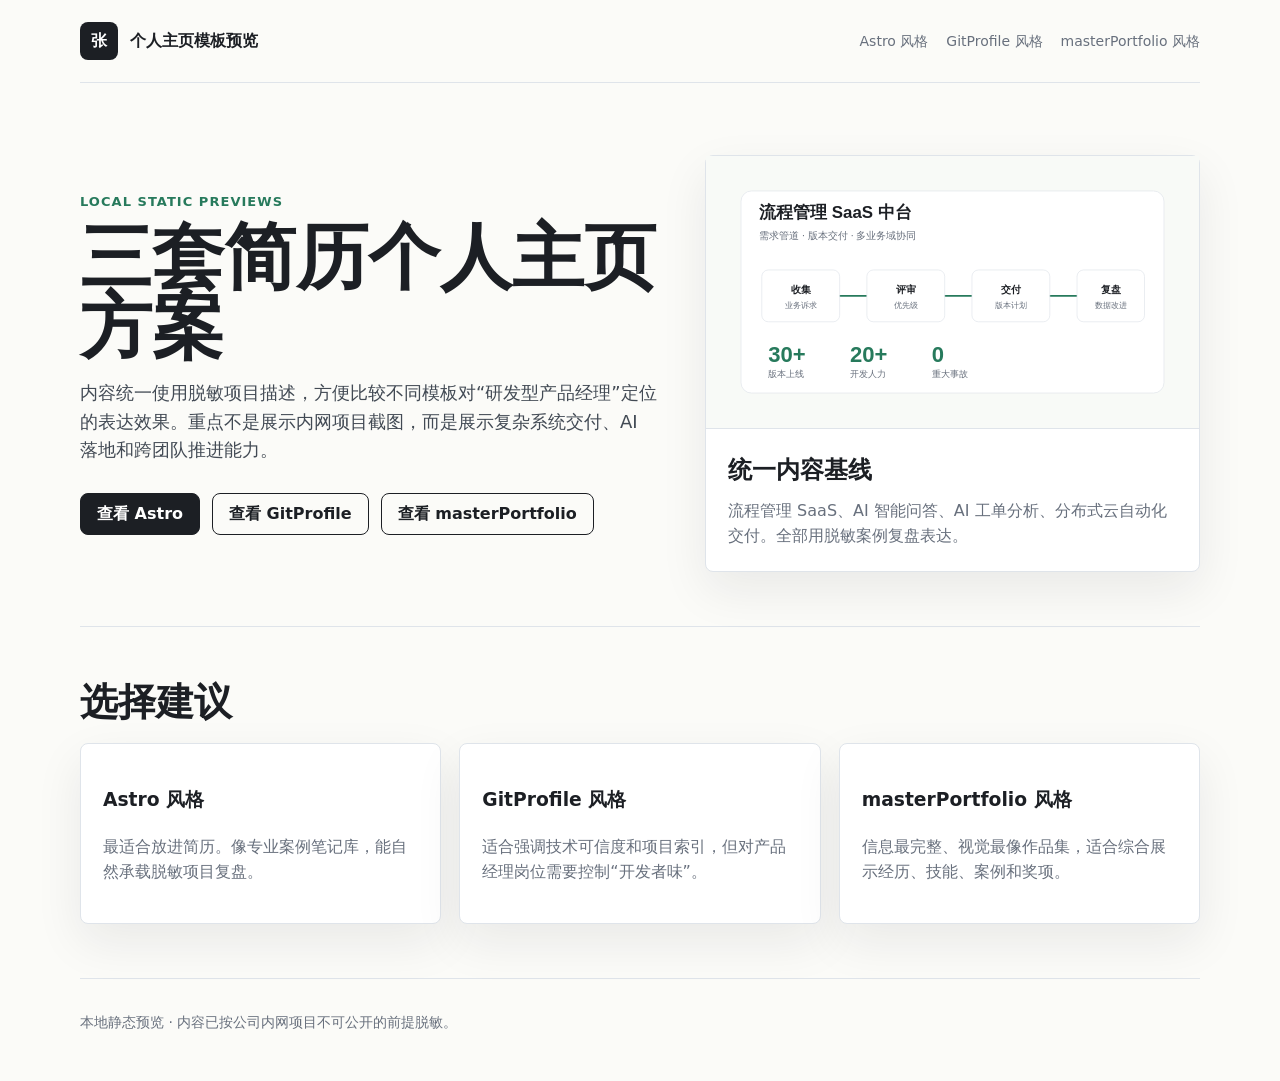
==== index.html @ b3321c6b "Save full portfolio-previews workspace (3 templates + docs + server) Local-only baseline; not pushed" ====
<!doctype html>
<html lang="zh-CN">
  <head>
    <meta charset="utf-8" />
    <meta name="viewport" content="width=device-width, initial-scale=1" />
    <title>张逸凡个人主页模板预览</title>
    <link rel="stylesheet" href="./shared.css" />
  </head>
  <body>
    <main class="page-shell">
      <header class="topbar">
        <a class="brand" href="./index.html"><span class="mark">张</span><span>个人主页模板预览</span></a>
        <nav class="nav" aria-label="模板导航">
          <a href="./astro/index.html">Astro 风格</a>
          <a href="./gitprofile/index.html">GitProfile 风格</a>
          <a href="./masterportfolio/index.html">masterPortfolio 风格</a>
        </nav>
      </header>

      <section class="hero">
        <div>
          <div class="eyebrow">Local static previews</div>
          <h1>三套简历个人主页方案</h1>
          <p class="lead">
            内容统一使用脱敏项目描述，方便比较不同模板对“研发型产品经理”定位的表达效果。重点不是展示内网项目截图，而是展示复杂系统交付、AI 落地和跨团队推进能力。
          </p>
          <div class="actions">
            <a class="button" href="./astro/index.html">查看 Astro</a>
            <a class="button secondary" href="./gitprofile/index.html">查看 GitProfile</a>
            <a class="button secondary" href="./masterportfolio/index.html">查看 masterPortfolio</a>
          </div>
        </div>
        <div class="card">
          <img class="case-thumb" src="./assets/case-flow.svg" alt="流程管理 SaaS 中台示意图" />
          <div class="card-body">
            <h2 style="margin:0 0 8px;font-size:24px;">统一内容基线</h2>
            <p class="muted" style="margin:0;">流程管理 SaaS、AI 智能问答、AI 工单分析、分布式云自动化交付。全部用脱敏案例复盘表达。</p>
          </div>
        </div>
      </section>

      <section class="section">
        <h2>选择建议</h2>
        <div class="grid three">
          <article class="card card-body">
            <h3>Astro 风格</h3>
            <p class="muted">最适合放进简历。像专业案例笔记库，能自然承载脱敏项目复盘。</p>
          </article>
          <article class="card card-body">
            <h3>GitProfile 风格</h3>
            <p class="muted">适合强调技术可信度和项目索引，但对产品经理岗位需要控制“开发者味”。</p>
          </article>
          <article class="card card-body">
            <h3>masterPortfolio 风格</h3>
            <p class="muted">信息最完整、视觉最像作品集，适合综合展示经历、技能、案例和奖项。</p>
          </article>
        </div>
      </section>

      <footer class="footer">本地静态预览 · 内容已按公司内网项目不可公开的前提脱敏。</footer>
    </main>
  </body>
</html>
---- shared.css ----
:root {
  --ink: #1c1f24;
  --muted: #68707d;
  --line: #dfe4ea;
  --paper: #fbfbf8;
  --white: #ffffff;
  --green: #277a5c;
  --teal: #087f8c;
  --red: #b84a4a;
  --gold: #aa7b22;
  --violet: #6b5ea8;
  --shadow: 0 18px 48px rgba(28, 31, 36, 0.08);
}

* {
  box-sizing: border-box;
}

html {
  scroll-behavior: smooth;
}

body {
  margin: 0;
  color: var(--ink);
  background: var(--paper);
  font-family: Inter, ui-sans-serif, system-ui, -apple-system, BlinkMacSystemFont, "Segoe UI", "Microsoft YaHei", sans-serif;
  line-height: 1.6;
}

a {
  color: inherit;
  text-decoration: none;
}

.page-shell {
  width: min(1120px, calc(100% - 32px));
  margin: 0 auto;
}

.topbar {
  display: flex;
  align-items: center;
  justify-content: space-between;
  gap: 20px;
  padding: 22px 0;
  border-bottom: 1px solid var(--line);
}

.brand {
  display: flex;
  align-items: center;
  gap: 12px;
  font-weight: 750;
}

.mark {
  display: inline-grid;
  width: 38px;
  height: 38px;
  place-items: center;
  color: var(--white);
  background: var(--ink);
  border-radius: 8px;
  letter-spacing: 0;
}

.nav {
  display: flex;
  flex-wrap: wrap;
  justify-content: flex-end;
  gap: 8px 18px;
  color: var(--muted);
  font-size: 14px;
}

.nav a:hover {
  color: var(--ink);
}

.eyebrow {
  color: var(--green);
  font-size: 13px;
  font-weight: 760;
  letter-spacing: 0.08em;
  text-transform: uppercase;
}

.hero {
  display: grid;
  grid-template-columns: minmax(0, 1.08fr) minmax(300px, 0.92fr);
  gap: 44px;
  align-items: center;
  padding: 72px 0 54px;
}

.hero h1 {
  margin: 10px 0 18px;
  font-size: clamp(40px, 6vw, 72px);
  line-height: 0.96;
  letter-spacing: 0;
}

.lead {
  max-width: 720px;
  color: #424a54;
  font-size: 18px;
}

.actions {
  display: flex;
  flex-wrap: wrap;
  gap: 12px;
  margin-top: 28px;
}

.button {
  display: inline-flex;
  align-items: center;
  justify-content: center;
  min-height: 42px;
  padding: 0 16px;
  border: 1px solid var(--ink);
  border-radius: 8px;
  background: var(--ink);
  color: var(--white);
  font-weight: 680;
}

.button.secondary {
  background: transparent;
  color: var(--ink);
}

.section {
  padding: 54px 0;
  border-top: 1px solid var(--line);
}

.section h2 {
  margin: 0 0 20px;
  font-size: clamp(26px, 3vw, 40px);
  line-height: 1.1;
  letter-spacing: 0;
}

.section-intro {
  max-width: 700px;
  color: var(--muted);
  margin-bottom: 26px;
}

.grid {
  display: grid;
  gap: 18px;
}

.grid.three {
  grid-template-columns: repeat(3, minmax(0, 1fr));
}

.grid.two {
  grid-template-columns: repeat(2, minmax(0, 1fr));
}

.card {
  background: var(--white);
  border: 1px solid var(--line);
  border-radius: 8px;
  box-shadow: var(--shadow);
}

.card-body {
  padding: 22px;
}

.metric {
  display: grid;
  gap: 6px;
}

.metric strong {
  font-size: 32px;
  line-height: 1;
}

.metric span {
  color: var(--muted);
  font-size: 14px;
}

.tag-row {
  display: flex;
  flex-wrap: wrap;
  gap: 8px;
}

.tag {
  border: 1px solid var(--line);
  border-radius: 999px;
  padding: 5px 10px;
  background: #fff;
  color: #46505c;
  font-size: 12px;
  font-weight: 650;
}

.case-thumb {
  width: 100%;
  height: auto;
  display: block;
  border-bottom: 1px solid var(--line);
}

.muted {
  color: var(--muted);
}

.footer {
  padding: 32px 0 48px;
  border-top: 1px solid var(--line);
  color: var(--muted);
  font-size: 14px;
}

@media (max-width: 820px) {
  .topbar {
    align-items: flex-start;
    flex-direction: column;
  }

  .nav {
    justify-content: flex-start;
  }

  .hero {
    grid-template-columns: 1fr;
    padding-top: 44px;
  }

  .grid.two,
  .grid.three {
    grid-template-columns: 1fr;
  }
}
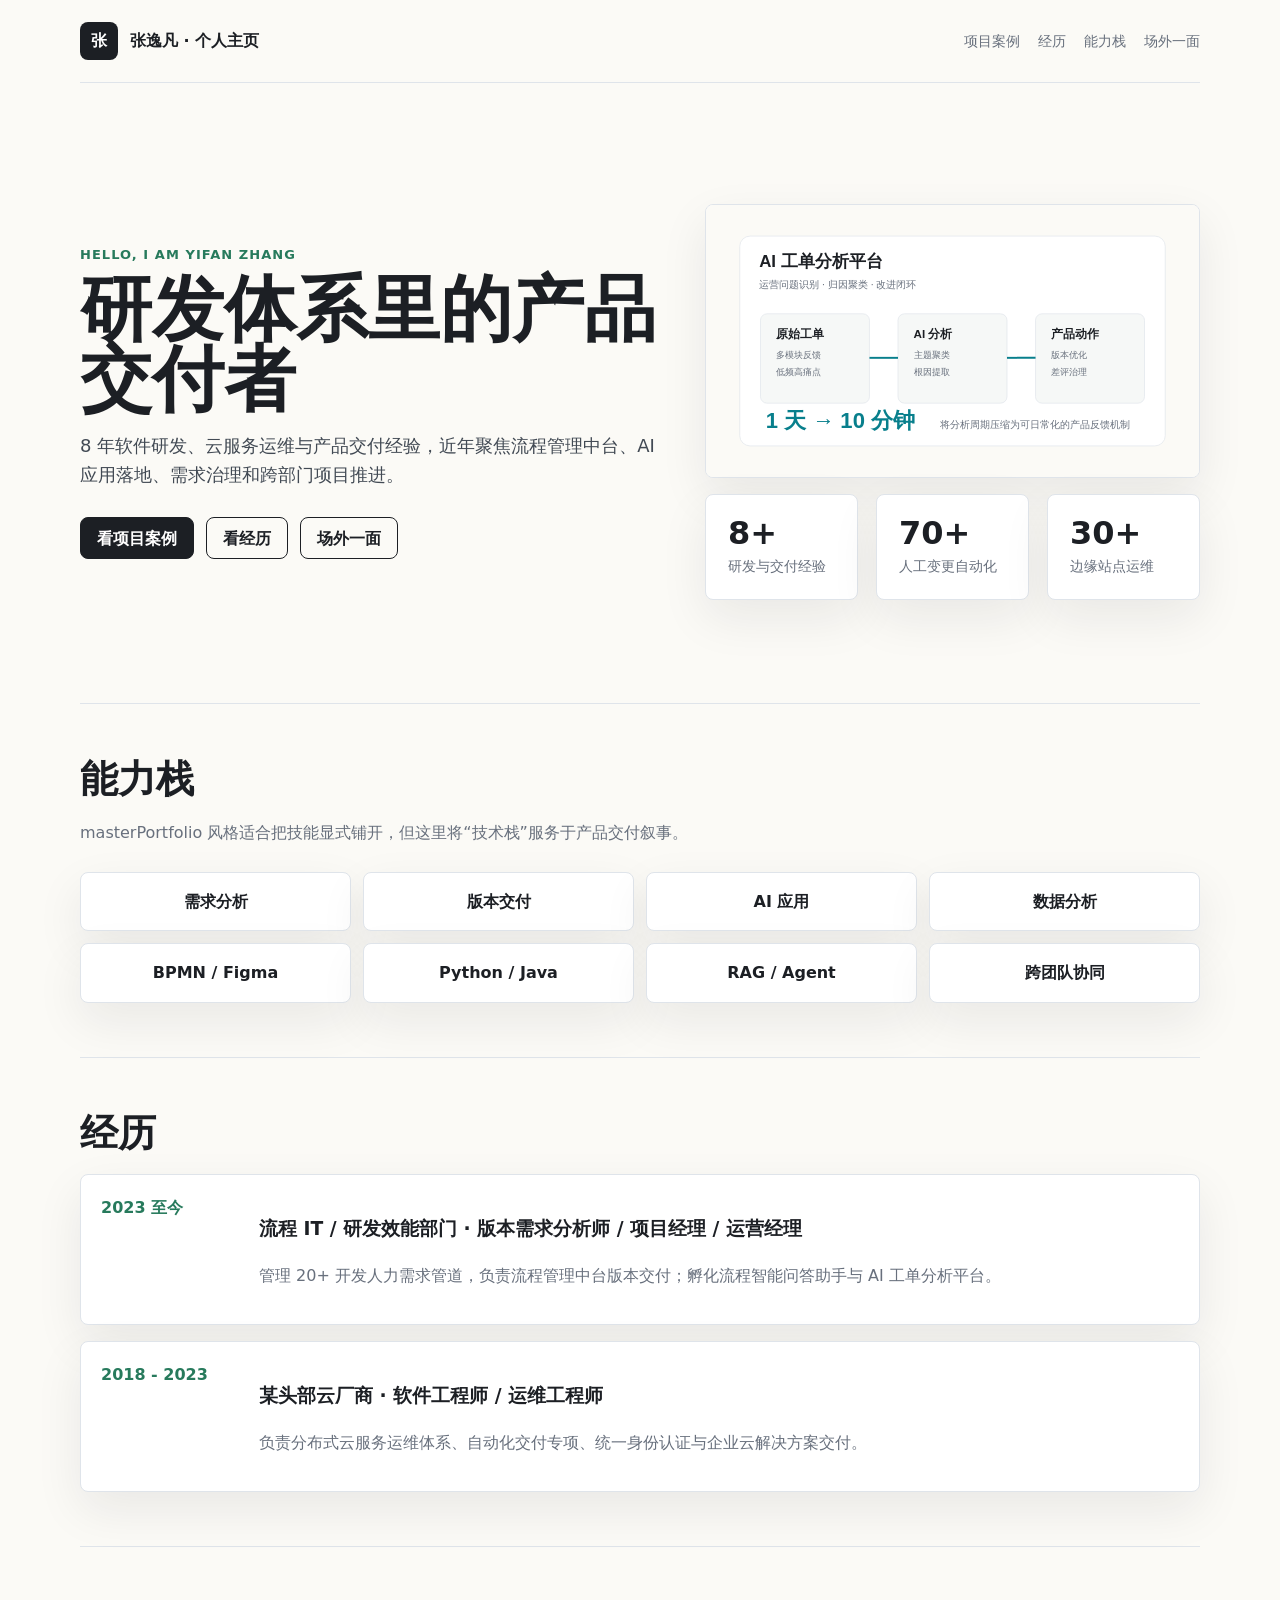
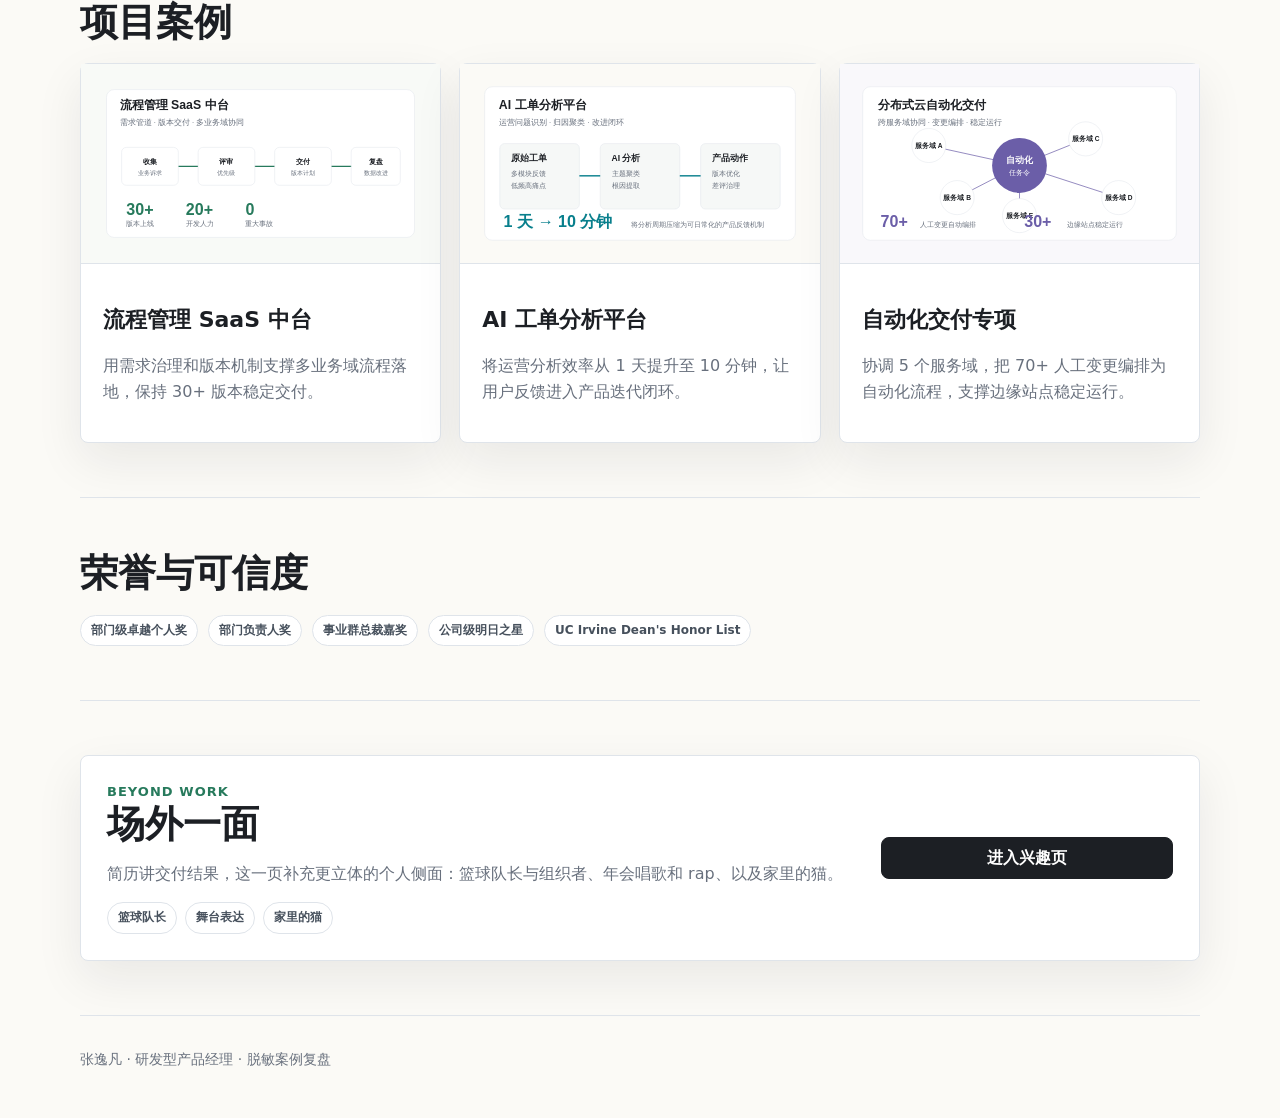
==== commit 1c36330a: "Deploy masterPortfolio personal homepage to GitHub Pages - Desensitize: remove employer names (Huawe" ====
--- a/index.html
+++ b/index.html
@@ -3,61 +3,225 @@
   <head>
     <meta charset="utf-8" />
     <meta name="viewport" content="width=device-width, initial-scale=1" />
-    <title>张逸凡个人主页模板预览</title>
+    <title>张逸凡 · 研发型产品经理</title>
     <link rel="stylesheet" href="./shared.css" />
+    <style>
+      body {
+        background: #fbfaf6;
+      }
+
+      .mp-hero {
+        min-height: 620px;
+      }
+
+      .hero-visual {
+        display: grid;
+        gap: 16px;
+      }
+
+      .timeline {
+        display: grid;
+        gap: 16px;
+      }
+
+      .timeline-item {
+        display: grid;
+        grid-template-columns: 140px 1fr;
+        gap: 18px;
+        padding: 20px;
+      }
+
+      .timeline-item strong {
+        color: var(--green);
+      }
+
+      .skill-list {
+        display: grid;
+        grid-template-columns: repeat(4, minmax(0, 1fr));
+        gap: 12px;
+      }
+
+      .skill {
+        padding: 16px;
+        text-align: center;
+        font-weight: 720;
+      }
+
+      .project-card h3 {
+        margin: 16px 0 8px;
+        font-size: 22px;
+      }
+
+      .award-strip {
+        display: flex;
+        flex-wrap: wrap;
+        gap: 10px;
+      }
+
+      .life-preview {
+        display: grid;
+        grid-template-columns: minmax(0, 0.72fr) minmax(260px, 0.28fr);
+        gap: 24px;
+        align-items: center;
+        padding: 26px;
+        border: 1px solid var(--line);
+        border-radius: 8px;
+        background: #fff;
+        box-shadow: var(--shadow);
+      }
+
+      .life-preview h2 {
+        margin-bottom: 12px;
+      }
+
+      .life-chip-row {
+        display: flex;
+        flex-wrap: wrap;
+        gap: 8px;
+      }
+
+      @media (max-width: 820px) {
+        .timeline-item {
+          grid-template-columns: 1fr;
+        }
+
+        .skill-list {
+          grid-template-columns: repeat(2, minmax(0, 1fr));
+        }
+
+        .life-preview {
+          grid-template-columns: 1fr;
+        }
+      }
+    </style>
   </head>
   <body>
     <main class="page-shell">
       <header class="topbar">
-        <a class="brand" href="./index.html"><span class="mark">张</span><span>个人主页模板预览</span></a>
-        <nav class="nav" aria-label="模板导航">
-          <a href="./astro/index.html">Astro 风格</a>
-          <a href="./gitprofile/index.html">GitProfile 风格</a>
-          <a href="./masterportfolio/index.html">masterPortfolio 风格</a>
+        <a class="brand" href="./index.html"><span class="mark">张</span><span>张逸凡 · 个人主页</span></a>
+        <nav class="nav" aria-label="页面导航">
+          <a href="#projects">项目案例</a>
+          <a href="#experience">经历</a>
+          <a href="#skills">能力栈</a>
+          <a href="./life/index.html">场外一面</a>
         </nav>
       </header>
 
-      <section class="hero">
+      <section class="hero mp-hero">
         <div>
-          <div class="eyebrow">Local static previews</div>
-          <h1>三套简历个人主页方案</h1>
+          <div class="eyebrow">Hello, I am Yifan Zhang</div>
+          <h1>研发体系里的产品交付者</h1>
           <p class="lead">
-            内容统一使用脱敏项目描述，方便比较不同模板对“研发型产品经理”定位的表达效果。重点不是展示内网项目截图，而是展示复杂系统交付、AI 落地和跨团队推进能力。
+            8 年软件研发、云服务运维与产品交付经验，近年聚焦流程管理中台、AI 应用落地、需求治理和跨部门项目推进。
           </p>
           <div class="actions">
-            <a class="button" href="./astro/index.html">查看 Astro</a>
-            <a class="button secondary" href="./gitprofile/index.html">查看 GitProfile</a>
-            <a class="button secondary" href="./masterportfolio/index.html">查看 masterPortfolio</a>
+            <a class="button" href="#projects">看项目案例</a>
+            <a class="button secondary" href="#experience">看经历</a>
+            <a class="button secondary" href="./life/index.html">场外一面</a>
           </div>
         </div>
-        <div class="card">
-          <img class="case-thumb" src="./assets/case-flow.svg" alt="流程管理 SaaS 中台示意图" />
-          <div class="card-body">
-            <h2 style="margin:0 0 8px;font-size:24px;">统一内容基线</h2>
-            <p class="muted" style="margin:0;">流程管理 SaaS、AI 智能问答、AI 工单分析、分布式云自动化交付。全部用脱敏案例复盘表达。</p>
+        <div class="hero-visual">
+          <img class="case-thumb card" src="./assets/ai-ops.svg" alt="AI 工单分析平台示意图" />
+          <div class="grid three">
+            <div class="metric card card-body"><strong>8+</strong><span>研发与交付经验</span></div>
+            <div class="metric card card-body"><strong>70+</strong><span>人工变更自动化</span></div>
+            <div class="metric card card-body"><strong>30+</strong><span>边缘站点运维</span></div>
           </div>
         </div>
       </section>
 
+      <section class="section" id="skills">
+        <h2>能力栈</h2>
+        <p class="section-intro">masterPortfolio 风格适合把技能显式铺开，但这里将“技术栈”服务于产品交付叙事。</p>
+        <div class="skill-list">
+          <div class="skill card">需求分析</div>
+          <div class="skill card">版本交付</div>
+          <div class="skill card">AI 应用</div>
+          <div class="skill card">数据分析</div>
+          <div class="skill card">BPMN / Figma</div>
+          <div class="skill card">Python / Java</div>
+          <div class="skill card">RAG / Agent</div>
+          <div class="skill card">跨团队协同</div>
+        </div>
+      </section>
+
+      <section class="section" id="experience">
+        <h2>经历</h2>
+        <div class="timeline">
+          <article class="timeline-item card">
+            <strong>2023 至今</strong>
+            <div>
+              <h3>流程 IT / 研发效能部门 · 版本需求分析师 / 项目经理 / 运营经理</h3>
+              <p class="muted">管理 20+ 开发人力需求管道，负责流程管理中台版本交付；孵化流程智能问答助手与 AI 工单分析平台。</p>
+            </div>
+          </article>
+          <article class="timeline-item card">
+            <strong>2018 - 2023</strong>
+            <div>
+              <h3>某头部云厂商 · 软件工程师 / 运维工程师</h3>
+              <p class="muted">负责分布式云服务运维体系、自动化交付专项、统一身份认证与企业云解决方案交付。</p>
+            </div>
+          </article>
+        </div>
+      </section>
+
+      <section class="section" id="projects">
+        <h2>项目案例</h2>
+        <div class="grid three">
+          <article class="project-card card">
+            <img class="case-thumb" src="./assets/case-flow.svg" alt="流程管理 SaaS 中台示意图" />
+            <div class="card-body">
+              <h3>流程管理 SaaS 中台</h3>
+              <p class="muted">用需求治理和版本机制支撑多业务域流程落地，保持 30+ 版本稳定交付。</p>
+            </div>
+          </article>
+          <article class="project-card card">
+            <img class="case-thumb" src="./assets/ai-ops.svg" alt="AI 工单分析平台示意图" />
+            <div class="card-body">
+              <h3>AI 工单分析平台</h3>
+              <p class="muted">将运营分析效率从 1 天提升至 10 分钟，让用户反馈进入产品迭代闭环。</p>
+            </div>
+          </article>
+          <article class="project-card card">
+            <img class="case-thumb" src="./assets/cloud-delivery.svg" alt="分布式云自动化交付示意图" />
+            <div class="card-body">
+              <h3>自动化交付专项</h3>
+              <p class="muted">协调 5 个服务域，把 70+ 人工变更编排为自动化流程，支撑边缘站点稳定运行。</p>
+            </div>
+          </article>
+        </div>
+      </section>
+
       <section class="section">
-        <h2>选择建议</h2>
-        <div class="grid three">
-          <article class="card card-body">
-            <h3>Astro 风格</h3>
-            <p class="muted">最适合放进简历。像专业案例笔记库，能自然承载脱敏项目复盘。</p>
-          </article>
-          <article class="card card-body">
-            <h3>GitProfile 风格</h3>
-            <p class="muted">适合强调技术可信度和项目索引，但对产品经理岗位需要控制“开发者味”。</p>
-          </article>
-          <article class="card card-body">
-            <h3>masterPortfolio 风格</h3>
-            <p class="muted">信息最完整、视觉最像作品集，适合综合展示经历、技能、案例和奖项。</p>
-          </article>
-        </div>
-      </section>
-
-      <footer class="footer">本地静态预览 · 内容已按公司内网项目不可公开的前提脱敏。</footer>
+        <h2>荣誉与可信度</h2>
+        <div class="award-strip">
+          <span class="tag">部门级卓越个人奖</span>
+          <span class="tag">部门负责人奖</span>
+          <span class="tag">事业群总裁嘉奖</span>
+          <span class="tag">公司级明日之星</span>
+          <span class="tag">UC Irvine Dean's Honor List</span>
+        </div>
+      </section>
+
+      <section class="section">
+        <div class="life-preview">
+          <div>
+            <div class="eyebrow">Beyond Work</div>
+            <h2>场外一面</h2>
+            <p class="muted">
+              简历讲交付结果，这一页补充更立体的个人侧面：篮球队长与组织者、年会唱歌和 rap、以及家里的猫。
+            </p>
+            <div class="life-chip-row">
+              <span class="tag">篮球队长</span>
+              <span class="tag">舞台表达</span>
+              <span class="tag">家里的猫</span>
+            </div>
+          </div>
+          <a class="button" href="./life/index.html">进入兴趣页</a>
+        </div>
+      </section>
+
+      <footer class="footer">张逸凡 · 研发型产品经理 · 脱敏案例复盘</footer>
     </main>
   </body>
 </html>
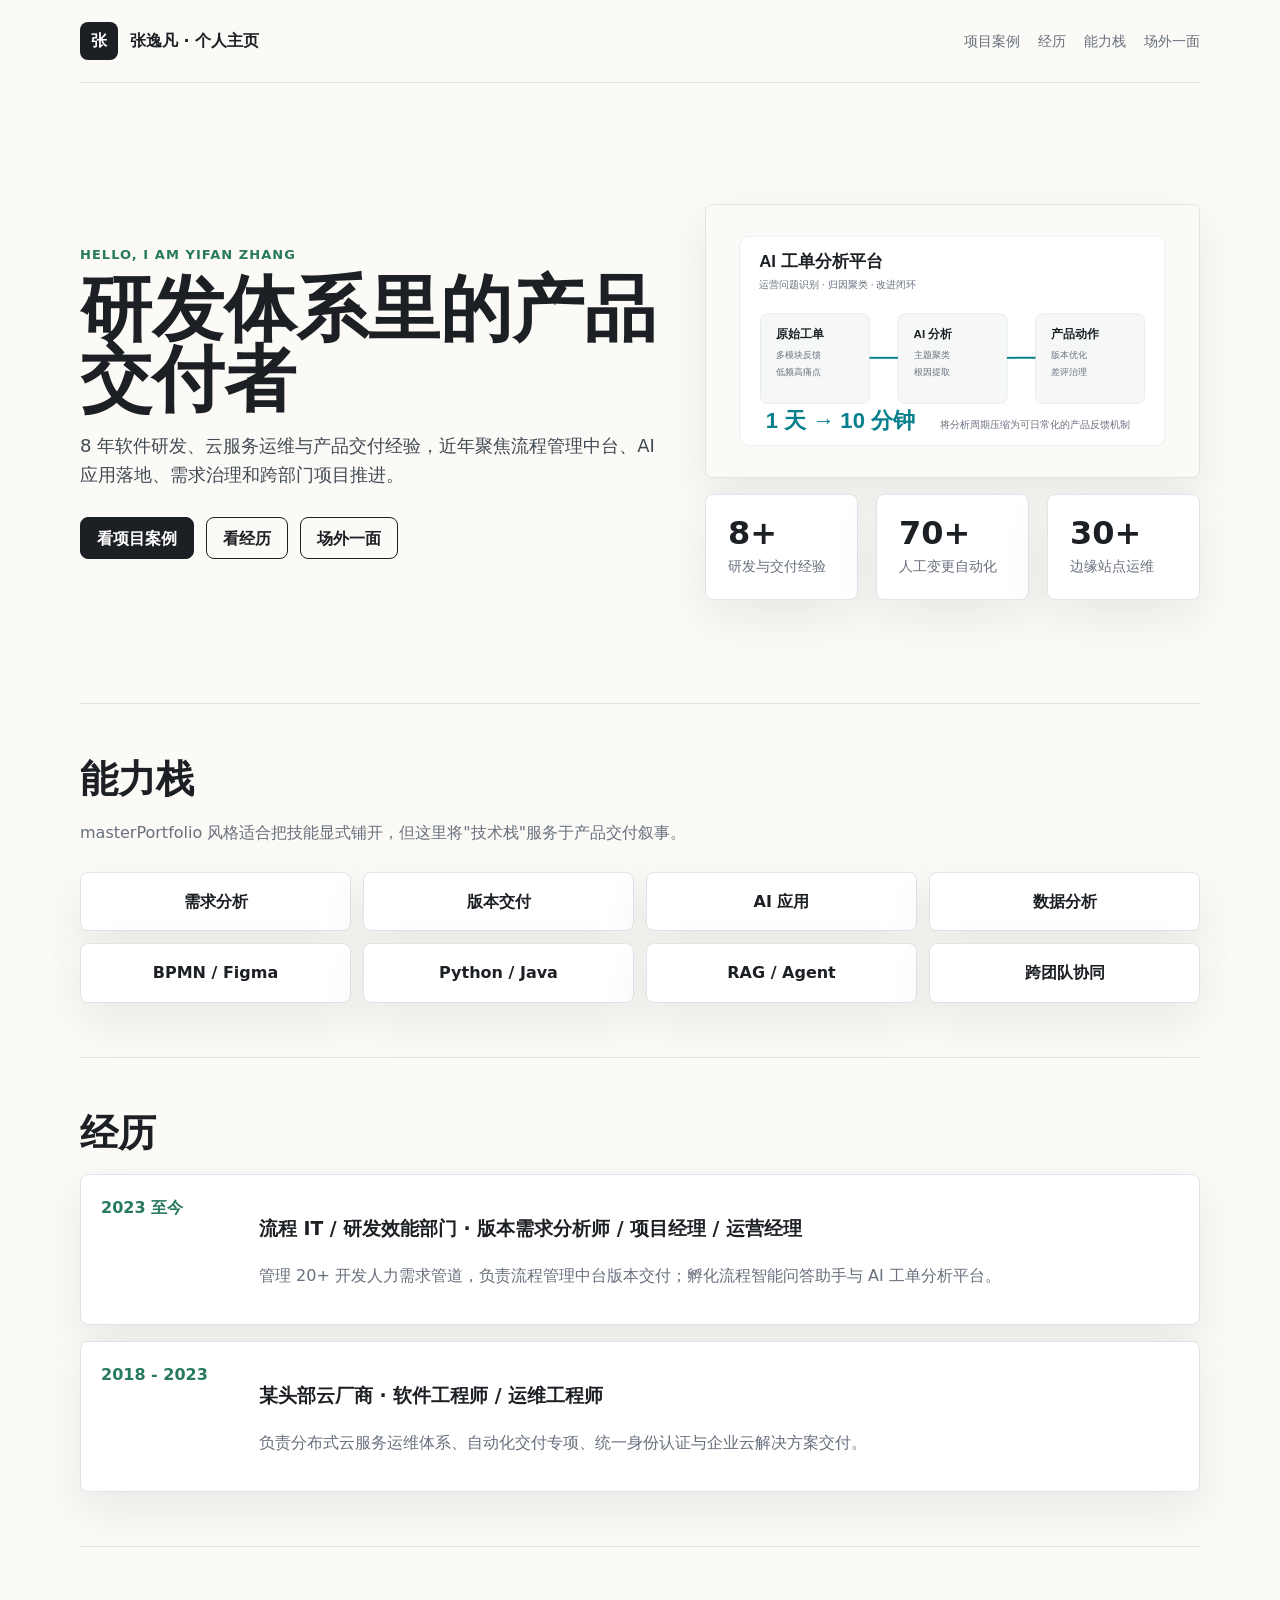
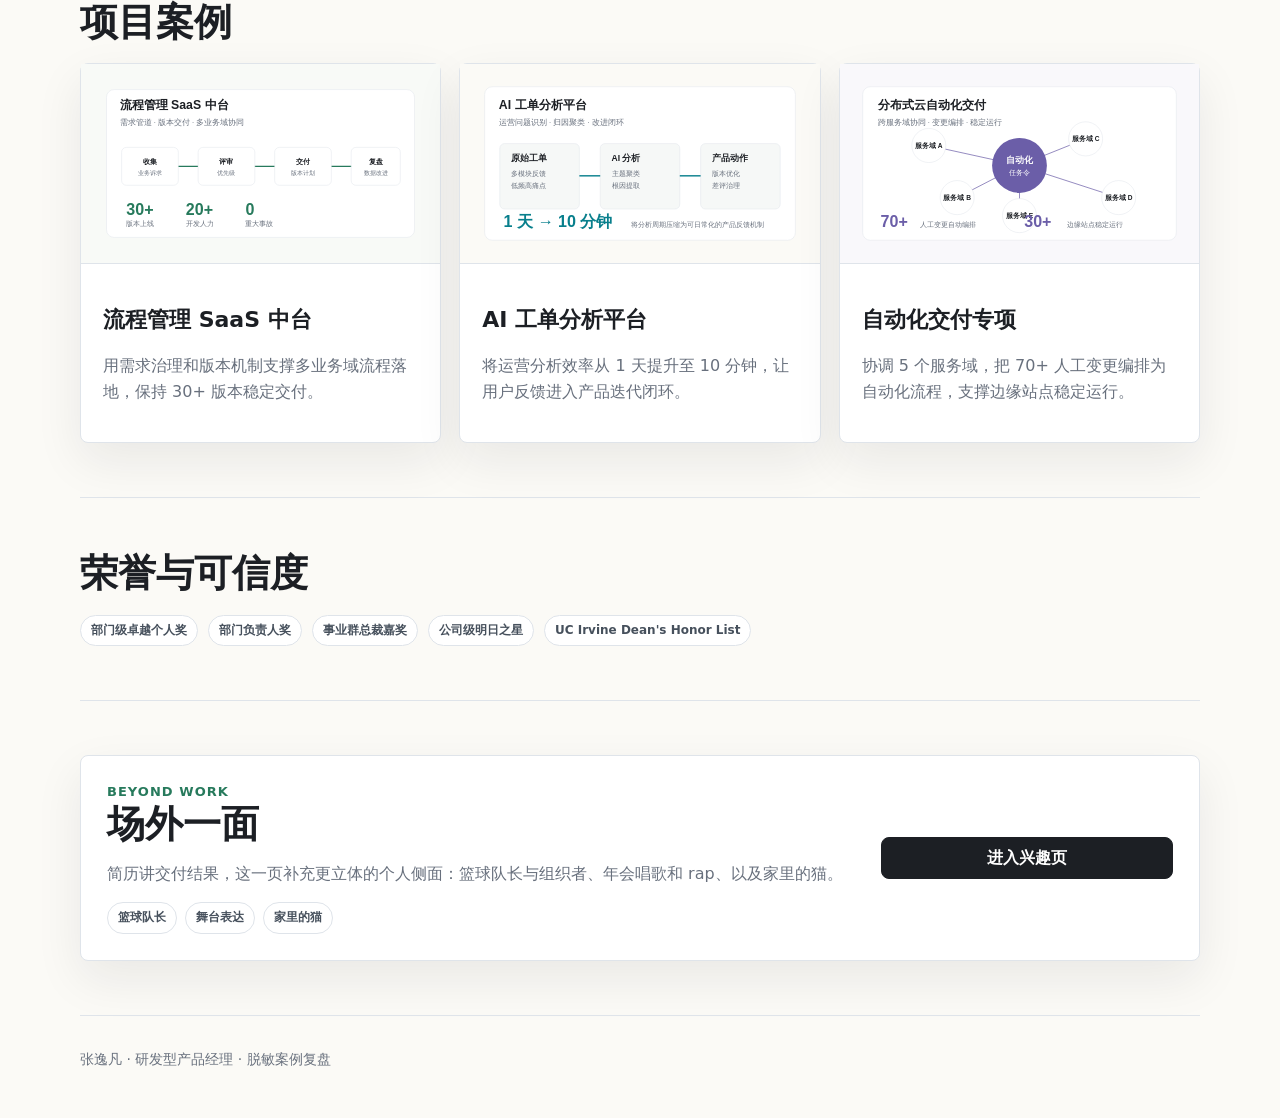
==== commit 29d1322b: "Add content hydration for portfolio pages" ====
--- a/index.html
+++ b/index.html
@@ -3,8 +3,9 @@
   <head>
     <meta charset="utf-8" />
     <meta name="viewport" content="width=device-width, initial-scale=1" />
-    <title>张逸凡 · 研发型产品经理</title>
+    <title data-text="home.pageTitle">张逸凡 · 研发型产品经理</title>
     <link rel="stylesheet" href="./shared.css" />
+    <script src="./content.js" defer></script>
     <style>
       body {
         background: #fbfaf6;
@@ -98,130 +99,130 @@
   <body>
     <main class="page-shell">
       <header class="topbar">
-        <a class="brand" href="./index.html"><span class="mark">张</span><span>张逸凡 · 个人主页</span></a>
+        <a class="brand" href="./index.html"><span class="mark" data-text="shared.brand.mark">张</span><span data-text="shared.brand.home">张逸凡 · 个人主页</span></a>
         <nav class="nav" aria-label="页面导航">
-          <a href="#projects">项目案例</a>
-          <a href="#experience">经历</a>
-          <a href="#skills">能力栈</a>
-          <a href="./life/index.html">场外一面</a>
+          <a href="#projects" data-text="home.nav.projects">项目案例</a>
+          <a href="#experience" data-text="home.nav.experience">经历</a>
+          <a href="#skills" data-text="home.nav.skills">能力栈</a>
+          <a href="./life/index.html" data-text="home.nav.life">场外一面</a>
         </nav>
       </header>
 
       <section class="hero mp-hero">
         <div>
-          <div class="eyebrow">Hello, I am Yifan Zhang</div>
-          <h1>研发体系里的产品交付者</h1>
-          <p class="lead">
+          <div class="eyebrow" data-text="home.hero.eyebrow">Hello, I am Yifan Zhang</div>
+          <h1 data-text="home.hero.h1">研发体系里的产品交付者</h1>
+          <p class="lead" data-text="home.hero.lead">
             8 年软件研发、云服务运维与产品交付经验，近年聚焦流程管理中台、AI 应用落地、需求治理和跨部门项目推进。
           </p>
           <div class="actions">
-            <a class="button" href="#projects">看项目案例</a>
-            <a class="button secondary" href="#experience">看经历</a>
-            <a class="button secondary" href="./life/index.html">场外一面</a>
+            <a class="button" href="#projects" data-text="home.hero.ctaPrimary">看项目案例</a>
+            <a class="button secondary" href="#experience" data-text="home.hero.ctaExperience">看经历</a>
+            <a class="button secondary" href="./life/index.html" data-text="home.hero.ctaLife">场外一面</a>
           </div>
         </div>
         <div class="hero-visual">
-          <img class="case-thumb card" src="./assets/ai-ops.svg" alt="AI 工单分析平台示意图" />
+          <img class="case-thumb card" src="./assets/ai-ops.svg" data-attr="alt:home.hero.imgAlt" alt="AI 工单分析平台示意图" />
           <div class="grid three">
-            <div class="metric card card-body"><strong>8+</strong><span>研发与交付经验</span></div>
-            <div class="metric card card-body"><strong>70+</strong><span>人工变更自动化</span></div>
-            <div class="metric card card-body"><strong>30+</strong><span>边缘站点运维</span></div>
+            <div class="metric card card-body"><strong data-text="home.metrics.0.value">8+</strong><span data-text="home.metrics.0.label">研发与交付经验</span></div>
+            <div class="metric card card-body"><strong data-text="home.metrics.1.value">70+</strong><span data-text="home.metrics.1.label">人工变更自动化</span></div>
+            <div class="metric card card-body"><strong data-text="home.metrics.2.value">30+</strong><span data-text="home.metrics.2.label">边缘站点运维</span></div>
           </div>
         </div>
       </section>
 
       <section class="section" id="skills">
-        <h2>能力栈</h2>
-        <p class="section-intro">masterPortfolio 风格适合把技能显式铺开，但这里将“技术栈”服务于产品交付叙事。</p>
+        <h2 data-text="home.skillsH2">能力栈</h2>
+        <p class="section-intro" data-text="home.skillsIntro">masterPortfolio 风格适合把技能显式铺开，但这里将"技术栈"服务于产品交付叙事。</p>
         <div class="skill-list">
-          <div class="skill card">需求分析</div>
-          <div class="skill card">版本交付</div>
-          <div class="skill card">AI 应用</div>
-          <div class="skill card">数据分析</div>
-          <div class="skill card">BPMN / Figma</div>
-          <div class="skill card">Python / Java</div>
-          <div class="skill card">RAG / Agent</div>
-          <div class="skill card">跨团队协同</div>
+          <div class="skill card" data-text="home.skills.0">需求分析</div>
+          <div class="skill card" data-text="home.skills.1">版本交付</div>
+          <div class="skill card" data-text="home.skills.2">AI 应用</div>
+          <div class="skill card" data-text="home.skills.3">数据分析</div>
+          <div class="skill card" data-text="home.skills.4">BPMN / Figma</div>
+          <div class="skill card" data-text="home.skills.5">Python / Java</div>
+          <div class="skill card" data-text="home.skills.6">RAG / Agent</div>
+          <div class="skill card" data-text="home.skills.7">跨团队协同</div>
         </div>
       </section>
 
       <section class="section" id="experience">
-        <h2>经历</h2>
+        <h2 data-text="home.experienceH2">经历</h2>
         <div class="timeline">
           <article class="timeline-item card">
-            <strong>2023 至今</strong>
+            <strong data-text="home.timeline.0.range">2023 至今</strong>
             <div>
-              <h3>流程 IT / 研发效能部门 · 版本需求分析师 / 项目经理 / 运营经理</h3>
-              <p class="muted">管理 20+ 开发人力需求管道，负责流程管理中台版本交付；孵化流程智能问答助手与 AI 工单分析平台。</p>
+              <h3 data-text="home.timeline.0.title">流程 IT / 研发效能部门 · 版本需求分析师 / 项目经理 / 运营经理</h3>
+              <p class="muted" data-text="home.timeline.0.desc">管理 20+ 开发人力需求管道，负责流程管理中台版本交付；孵化流程智能问答助手与 AI 工单分析平台。</p>
             </div>
           </article>
           <article class="timeline-item card">
-            <strong>2018 - 2023</strong>
+            <strong data-text="home.timeline.1.range">2018 - 2023</strong>
             <div>
-              <h3>某头部云厂商 · 软件工程师 / 运维工程师</h3>
-              <p class="muted">负责分布式云服务运维体系、自动化交付专项、统一身份认证与企业云解决方案交付。</p>
+              <h3 data-text="home.timeline.1.title">某头部云厂商 · 软件工程师 / 运维工程师</h3>
+              <p class="muted" data-text="home.timeline.1.desc">负责分布式云服务运维体系、自动化交付专项、统一身份认证与企业云解决方案交付。</p>
             </div>
           </article>
         </div>
       </section>
 
       <section class="section" id="projects">
-        <h2>项目案例</h2>
+        <h2 data-text="home.projectsH2">项目案例</h2>
         <div class="grid three">
           <article class="project-card card">
-            <img class="case-thumb" src="./assets/case-flow.svg" alt="流程管理 SaaS 中台示意图" />
+            <img class="case-thumb" src="./assets/case-flow.svg" data-attr="alt:home.projects.0.imgAlt" alt="流程管理 SaaS 中台示意图" />
             <div class="card-body">
-              <h3>流程管理 SaaS 中台</h3>
-              <p class="muted">用需求治理和版本机制支撑多业务域流程落地，保持 30+ 版本稳定交付。</p>
+              <h3 data-text="home.projects.0.title">流程管理 SaaS 中台</h3>
+              <p class="muted" data-text="home.projects.0.desc">用需求治理和版本机制支撑多业务域流程落地，保持 30+ 版本稳定交付。</p>
             </div>
           </article>
           <article class="project-card card">
-            <img class="case-thumb" src="./assets/ai-ops.svg" alt="AI 工单分析平台示意图" />
+            <img class="case-thumb" src="./assets/ai-ops.svg" data-attr="alt:home.projects.1.imgAlt" alt="AI 工单分析平台示意图" />
             <div class="card-body">
-              <h3>AI 工单分析平台</h3>
-              <p class="muted">将运营分析效率从 1 天提升至 10 分钟，让用户反馈进入产品迭代闭环。</p>
+              <h3 data-text="home.projects.1.title">AI 工单分析平台</h3>
+              <p class="muted" data-text="home.projects.1.desc">将运营分析效率从 1 天提升至 10 分钟，让用户反馈进入产品迭代闭环。</p>
             </div>
           </article>
           <article class="project-card card">
-            <img class="case-thumb" src="./assets/cloud-delivery.svg" alt="分布式云自动化交付示意图" />
+            <img class="case-thumb" src="./assets/cloud-delivery.svg" data-attr="alt:home.projects.2.imgAlt" alt="分布式云自动化交付示意图" />
             <div class="card-body">
-              <h3>自动化交付专项</h3>
-              <p class="muted">协调 5 个服务域，把 70+ 人工变更编排为自动化流程，支撑边缘站点稳定运行。</p>
+              <h3 data-text="home.projects.2.title">自动化交付专项</h3>
+              <p class="muted" data-text="home.projects.2.desc">协调 5 个服务域，把 70+ 人工变更编排为自动化流程，支撑边缘站点稳定运行。</p>
             </div>
           </article>
         </div>
       </section>
 
       <section class="section">
-        <h2>荣誉与可信度</h2>
+        <h2 data-text="home.awardsH2">荣誉与可信度</h2>
         <div class="award-strip">
-          <span class="tag">部门级卓越个人奖</span>
-          <span class="tag">部门负责人奖</span>
-          <span class="tag">事业群总裁嘉奖</span>
-          <span class="tag">公司级明日之星</span>
-          <span class="tag">UC Irvine Dean's Honor List</span>
+          <span class="tag" data-text="home.awards.0">部门级卓越个人奖</span>
+          <span class="tag" data-text="home.awards.1">部门负责人奖</span>
+          <span class="tag" data-text="home.awards.2">事业群总裁嘉奖</span>
+          <span class="tag" data-text="home.awards.3">公司级明日之星</span>
+          <span class="tag" data-text="home.awards.4">UC Irvine Dean's Honor List</span>
         </div>
       </section>
 
       <section class="section">
         <div class="life-preview">
           <div>
-            <div class="eyebrow">Beyond Work</div>
-            <h2>场外一面</h2>
-            <p class="muted">
+            <div class="eyebrow" data-text="home.lifePreview.eyebrow">Beyond Work</div>
+            <h2 data-text="home.lifePreview.h2">场外一面</h2>
+            <p class="muted" data-text="home.lifePreview.lead">
               简历讲交付结果，这一页补充更立体的个人侧面：篮球队长与组织者、年会唱歌和 rap、以及家里的猫。
             </p>
             <div class="life-chip-row">
-              <span class="tag">篮球队长</span>
-              <span class="tag">舞台表达</span>
-              <span class="tag">家里的猫</span>
+              <span class="tag" data-text="home.lifePreview.chips.0">篮球队长</span>
+              <span class="tag" data-text="home.lifePreview.chips.1">舞台表达</span>
+              <span class="tag" data-text="home.lifePreview.chips.2">家里的猫</span>
             </div>
           </div>
-          <a class="button" href="./life/index.html">进入兴趣页</a>
-        </div>
-      </section>
-
-      <footer class="footer">张逸凡 · 研发型产品经理 · 脱敏案例复盘</footer>
+          <a class="button" href="./life/index.html" data-text="home.lifePreview.cta">进入兴趣页</a>
+        </div>
+      </section>
+
+      <footer class="footer" data-text="home.footer">张逸凡 · 研发型产品经理 · 脱敏案例复盘</footer>
     </main>
   </body>
 </html>
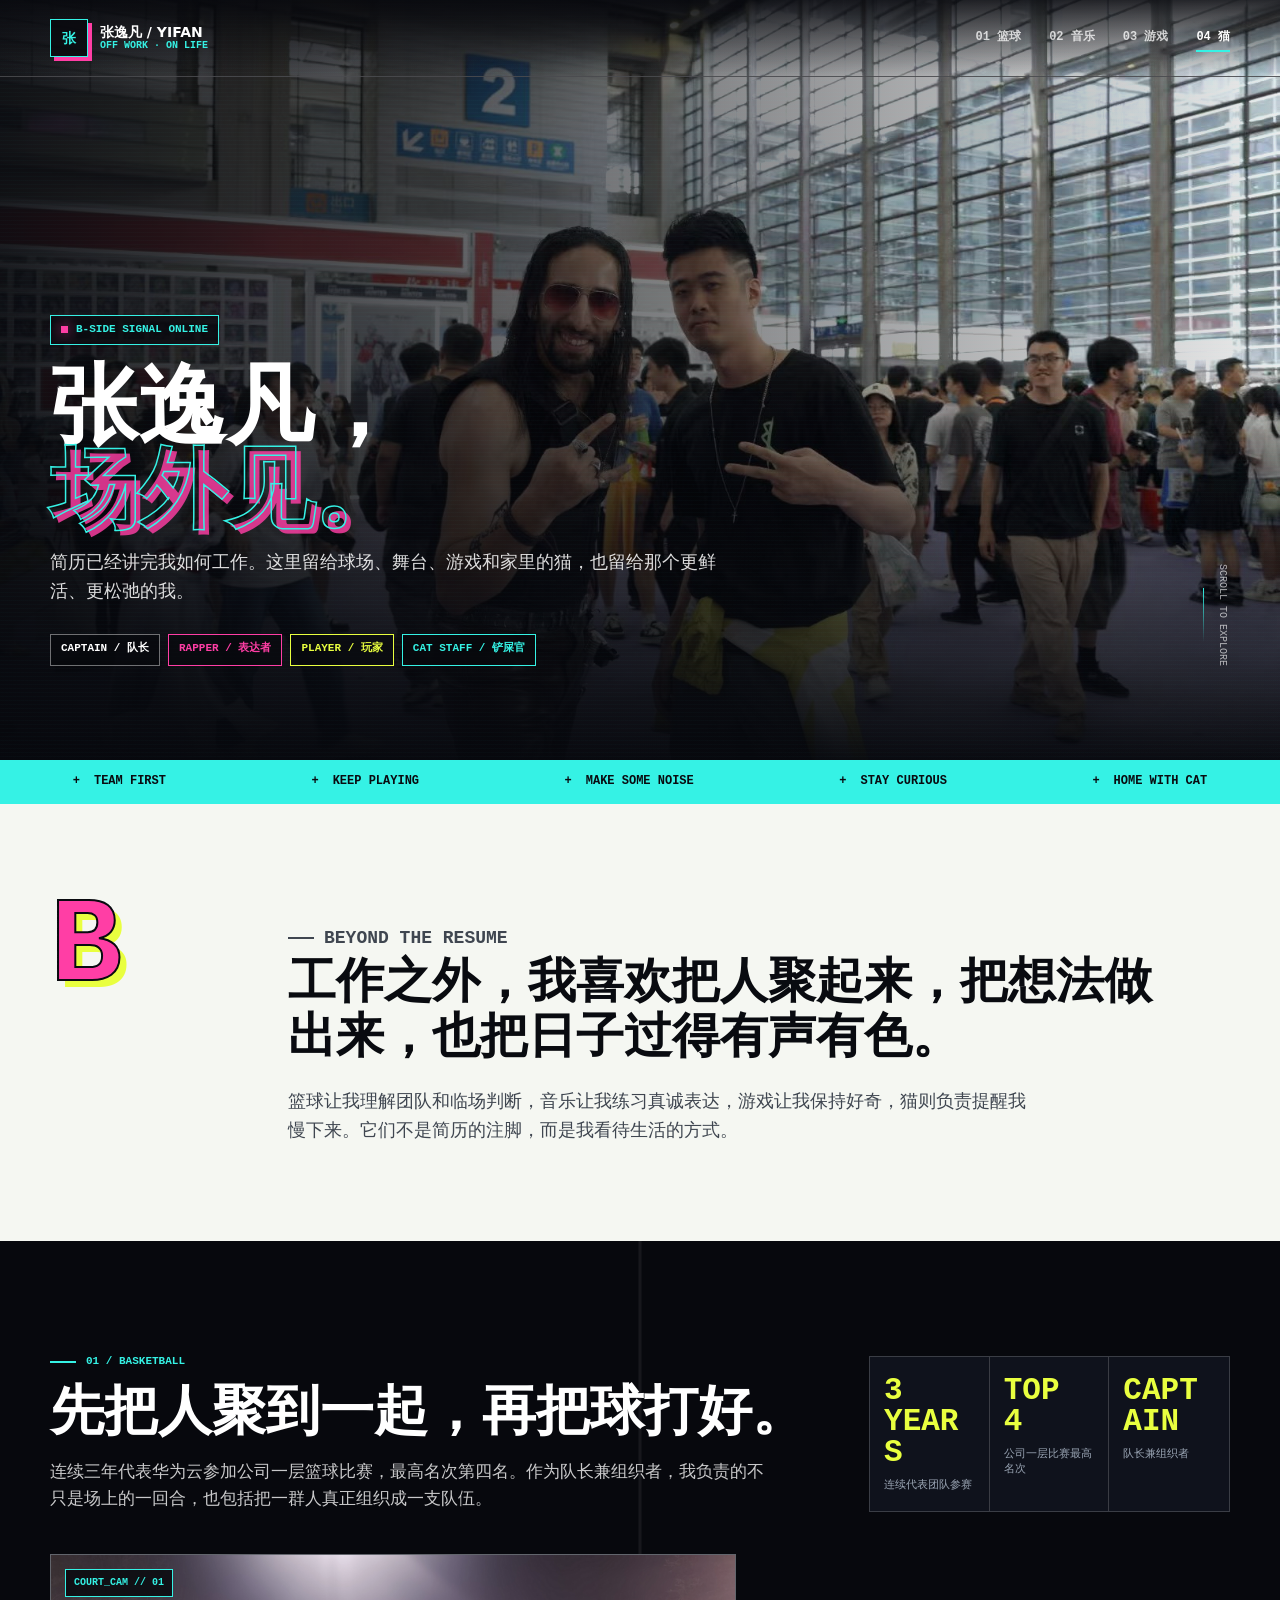
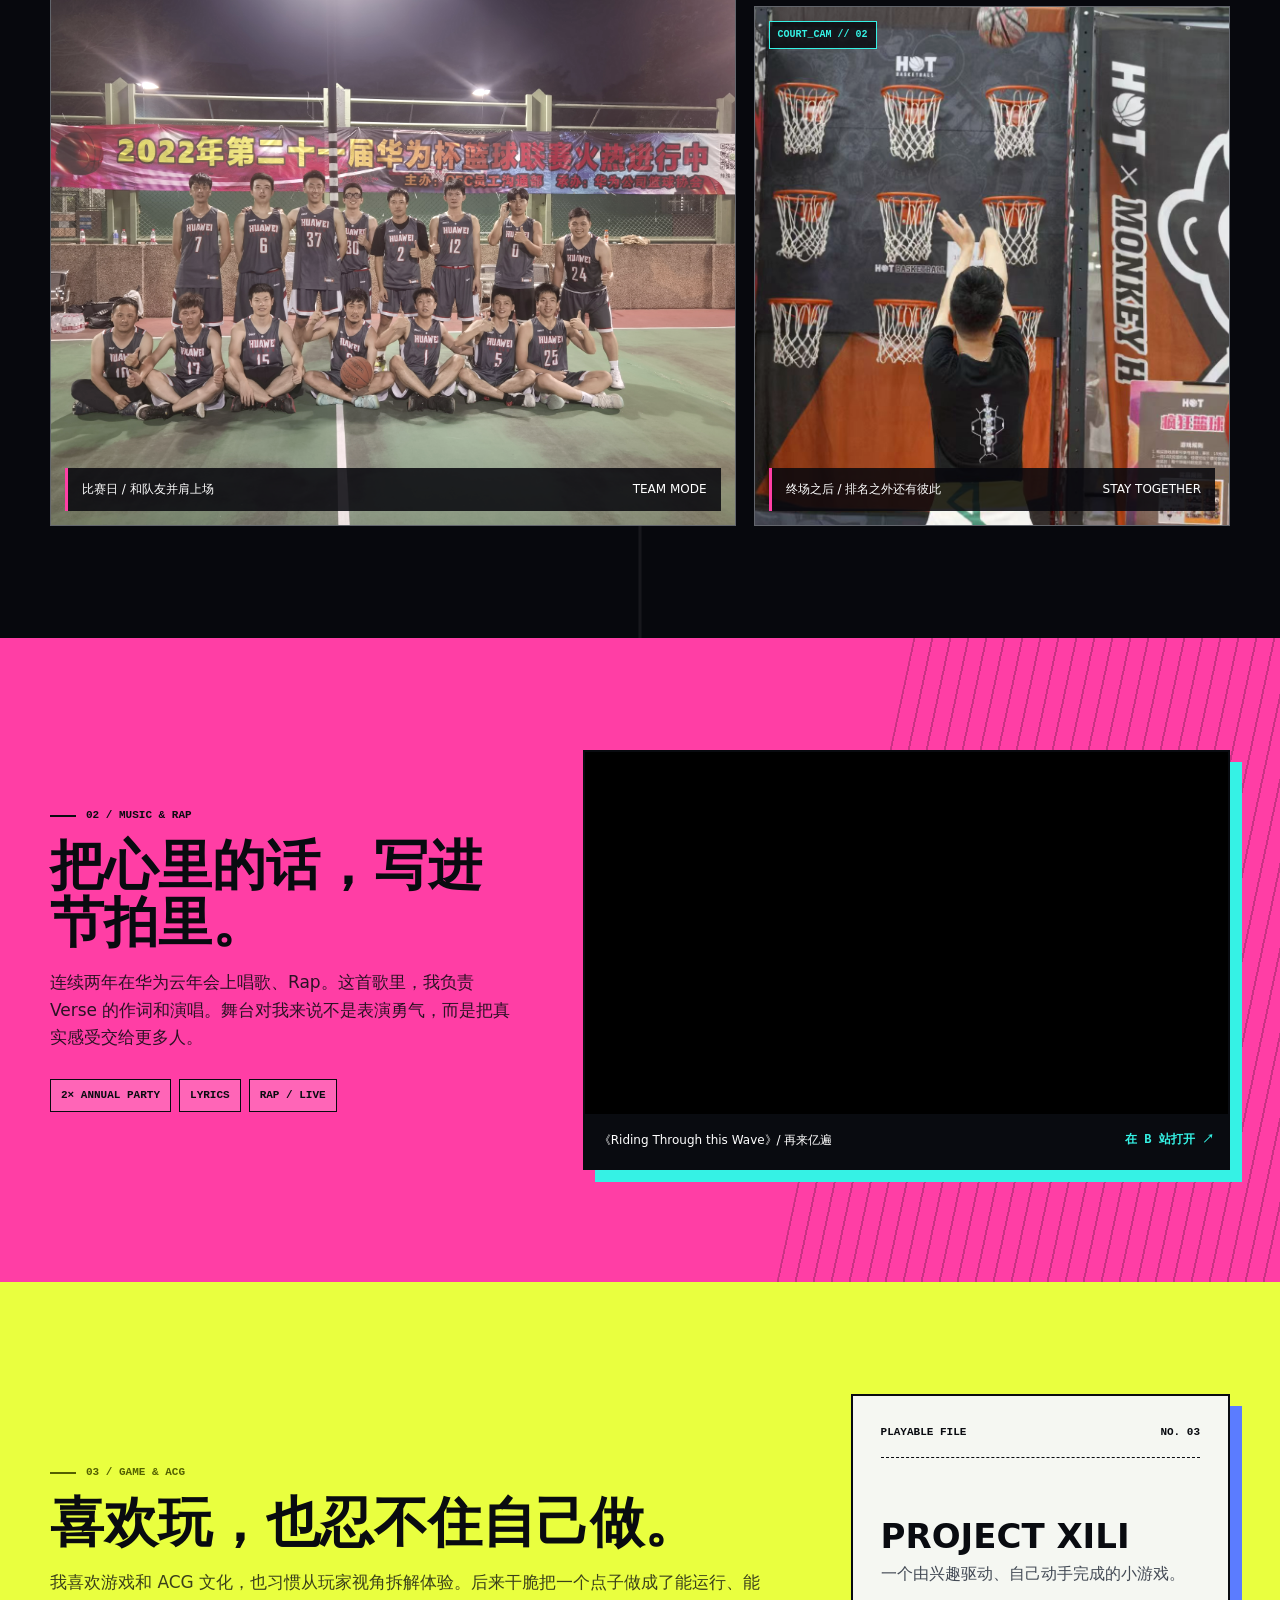
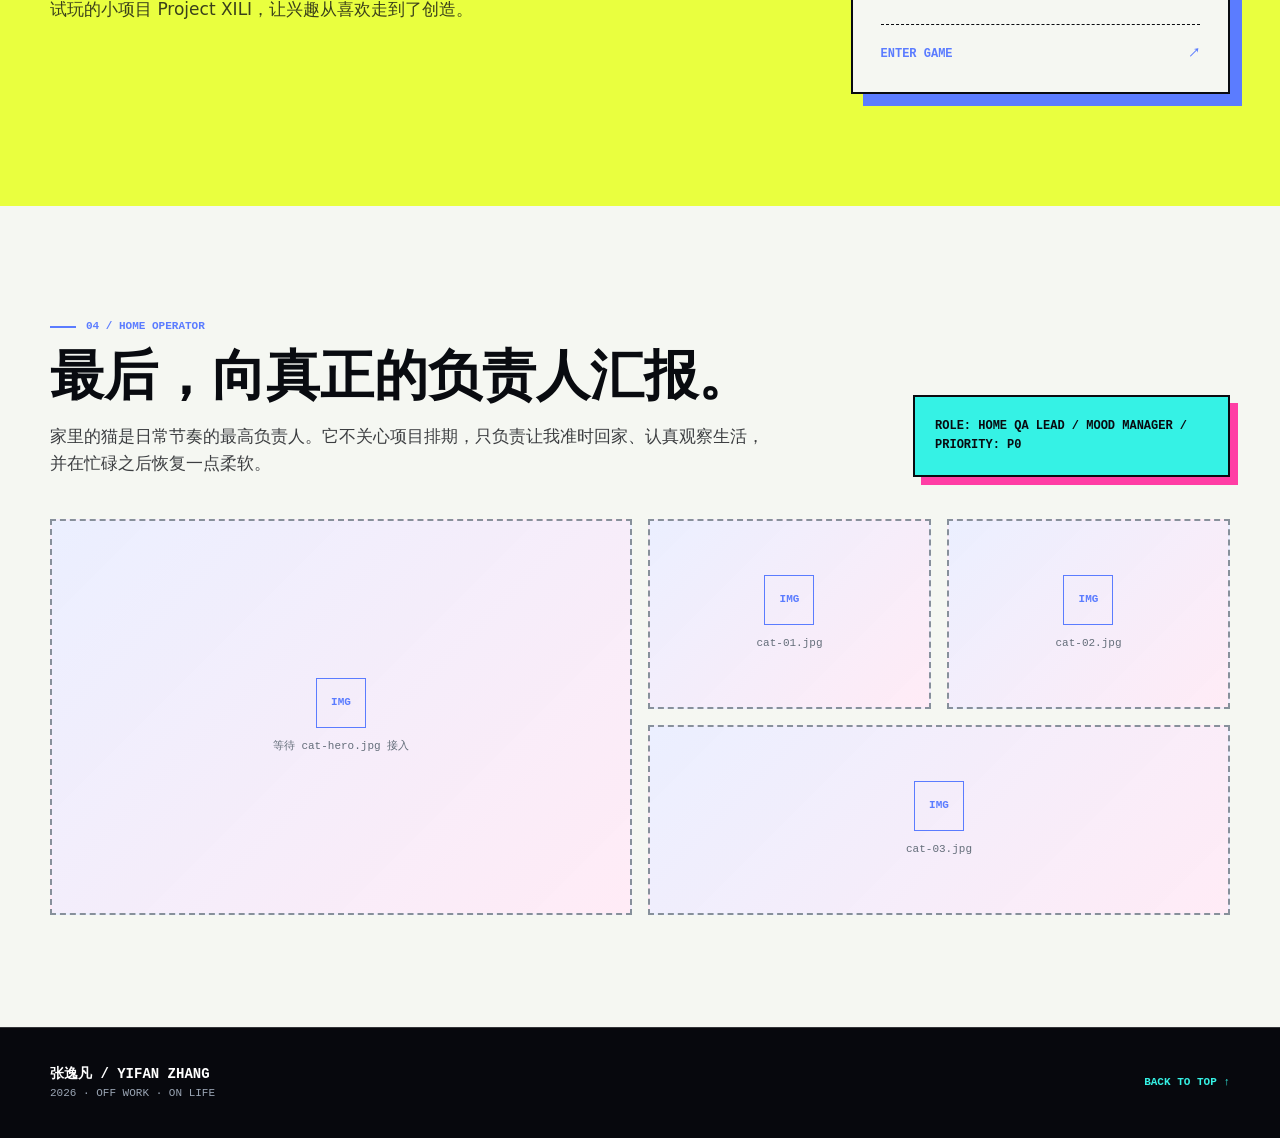
==== commit 63cd45c1: "Redesign homepage as cyberpunk personal profile" ====
--- a/index.html
+++ b/index.html
@@ -3,226 +3,178 @@
   <head>
     <meta charset="utf-8" />
     <meta name="viewport" content="width=device-width, initial-scale=1" />
-    <title data-text="home.pageTitle">张逸凡 · 研发型产品经理</title>
-    <link rel="stylesheet" href="./shared.css" />
+    <meta name="description" content="张逸凡的场外主页：篮球队长、音乐与 Rap、独立游戏，以及家里的猫。" data-attr="content:site.meta.description" />
+    <meta name="theme-color" content="#07080d" />
+    <title data-text="site.meta.title">张逸凡 · 场外主页</title>
+    <link rel="stylesheet" href="./cyber.css" />
     <script src="./content.js" defer></script>
-    <style>
-      body {
-        background: #fbfaf6;
-      }
+    <script src="./site.js" defer></script>
+  </head>
+  <body id="top">
+    <a class="skip-link" href="#main" data-text="site.a11y.skip">跳到主要内容</a>
 
-      .mp-hero {
-        min-height: 620px;
-      }
+    <header class="site-header">
+      <div class="nav-shell">
+        <a class="brand" href="#top" aria-label="返回首页顶部">
+          <span class="brand-mark" data-text="site.brand.mark">张</span>
+          <span class="brand-copy">
+            <span data-text="site.brand.name">张逸凡 / YIFAN</span>
+            <small data-text="site.brand.status">OFF WORK · ON LIFE</small>
+          </span>
+        </a>
+        <button class="menu-toggle" type="button" aria-expanded="false" aria-controls="site-nav" aria-label="打开页面导航">
+          <span></span><span></span><span></span>
+        </button>
+        <nav class="site-nav" id="site-nav" aria-label="兴趣导航">
+          <a href="#basketball" data-text="site.nav.basketball">01 篮球</a>
+          <a href="#music" data-text="site.nav.music">02 音乐</a>
+          <a href="#game" data-text="site.nav.game">03 游戏</a>
+          <a href="#cat" data-text="site.nav.cat">04 猫</a>
+        </nav>
+      </div>
+    </header>
 
-      .hero-visual {
-        display: grid;
-        gap: 16px;
-      }
+    <main id="main">
+      <section class="hero" aria-labelledby="hero-title">
+        <div class="hero-media" aria-hidden="true">
+          <img src="./assets/life/basketball/hero.jpg" alt="" data-attr="src:site.hero.imageSrc" />
+        </div>
+        <div class="hero-inner">
+          <span class="signal" data-text="site.hero.signal">B-SIDE SIGNAL ONLINE</span>
+          <h1 id="hero-title">
+            <span class="hero-solid" data-text="site.hero.titleSolid">张逸凡，</span>
+            <span class="hero-outline" data-text="site.hero.titleOutline">场外见。</span>
+          </h1>
+          <p class="hero-lead" data-text="site.hero.lead">简历已经讲完我如何工作。这里留给球场、舞台、游戏和家里的猫，也留给那个更鲜活、更松弛的我。</p>
+          <ul class="mode-list" aria-label="个人身份标签">
+            <li data-text="site.hero.modes.0">CAPTAIN / 队长</li>
+            <li data-text="site.hero.modes.1">RAPPER / 表达者</li>
+            <li data-text="site.hero.modes.2">PLAYER / 玩家</li>
+            <li data-text="site.hero.modes.3">CAT STAFF / 铲屎官</li>
+          </ul>
+        </div>
+        <span class="scroll-cue" aria-hidden="true">SCROLL TO EXPLORE</span>
+      </section>
 
-      .timeline {
-        display: grid;
-        gap: 16px;
-      }
+      <div class="ticker" aria-hidden="true">
+        <div class="ticker-track">
+          <span>TEAM FIRST</span><span>KEEP PLAYING</span><span>MAKE SOME NOISE</span><span>STAY CURIOUS</span><span>HOME WITH CAT</span>
+        </div>
+      </div>
 
-      .timeline-item {
-        display: grid;
-        grid-template-columns: 140px 1fr;
-        gap: 18px;
-        padding: 20px;
-      }
-
-      .timeline-item strong {
-        color: var(--green);
-      }
-
-      .skill-list {
-        display: grid;
-        grid-template-columns: repeat(4, minmax(0, 1fr));
-        gap: 12px;
-      }
-
-      .skill {
-        padding: 16px;
-        text-align: center;
-        font-weight: 720;
-      }
-
-      .project-card h3 {
-        margin: 16px 0 8px;
-        font-size: 22px;
-      }
-
-      .award-strip {
-        display: flex;
-        flex-wrap: wrap;
-        gap: 10px;
-      }
-
-      .life-preview {
-        display: grid;
-        grid-template-columns: minmax(0, 0.72fr) minmax(260px, 0.28fr);
-        gap: 24px;
-        align-items: center;
-        padding: 26px;
-        border: 1px solid var(--line);
-        border-radius: 8px;
-        background: #fff;
-        box-shadow: var(--shadow);
-      }
-
-      .life-preview h2 {
-        margin-bottom: 12px;
-      }
-
-      .life-chip-row {
-        display: flex;
-        flex-wrap: wrap;
-        gap: 8px;
-      }
-
-      @media (max-width: 820px) {
-        .timeline-item {
-          grid-template-columns: 1fr;
-        }
-
-        .skill-list {
-          grid-template-columns: repeat(2, minmax(0, 1fr));
-        }
-
-        .life-preview {
-          grid-template-columns: 1fr;
-        }
-      }
-    </style>
-  </head>
-  <body>
-    <main class="page-shell">
-      <header class="topbar">
-        <a class="brand" href="./index.html"><span class="mark" data-text="shared.brand.mark">张</span><span data-text="shared.brand.home">张逸凡 · 个人主页</span></a>
-        <nav class="nav" aria-label="页面导航">
-          <a href="#projects" data-text="home.nav.projects">项目案例</a>
-          <a href="#experience" data-text="home.nav.experience">经历</a>
-          <a href="#skills" data-text="home.nav.skills">能力栈</a>
-          <a href="./life/index.html" data-text="home.nav.life">场外一面</a>
-        </nav>
-      </header>
-
-      <section class="hero mp-hero">
-        <div>
-          <div class="eyebrow" data-text="home.hero.eyebrow">Hello, I am Yifan Zhang</div>
-          <h1 data-text="home.hero.h1">研发体系里的产品交付者</h1>
-          <p class="lead" data-text="home.hero.lead">
-            8 年软件研发、云服务运维与产品交付经验，近年聚焦流程管理中台、AI 应用落地、需求治理和跨部门项目推进。
-          </p>
-          <div class="actions">
-            <a class="button" href="#projects" data-text="home.hero.ctaPrimary">看项目案例</a>
-            <a class="button secondary" href="#experience" data-text="home.hero.ctaExperience">看经历</a>
-            <a class="button secondary" href="./life/index.html" data-text="home.hero.ctaLife">场外一面</a>
-          </div>
-        </div>
-        <div class="hero-visual">
-          <img class="case-thumb card" src="./assets/ai-ops.svg" data-attr="alt:home.hero.imgAlt" alt="AI 工单分析平台示意图" />
-          <div class="grid three">
-            <div class="metric card card-body"><strong data-text="home.metrics.0.value">8+</strong><span data-text="home.metrics.0.label">研发与交付经验</span></div>
-            <div class="metric card card-body"><strong data-text="home.metrics.1.value">70+</strong><span data-text="home.metrics.1.label">人工变更自动化</span></div>
-            <div class="metric card card-body"><strong data-text="home.metrics.2.value">30+</strong><span data-text="home.metrics.2.label">边缘站点运维</span></div>
+      <section class="manifesto" aria-labelledby="manifesto-title">
+        <div class="content-shell manifesto-grid" data-reveal>
+          <div class="manifesto-number" aria-hidden="true">B</div>
+          <div>
+            <p class="section-kicker" data-text="site.manifesto.kicker">Beyond the resume</p>
+            <h2 id="manifesto-title" data-text="site.manifesto.title">工作之外，我喜欢把人聚起来，把想法做出来，也把日子过得有声有色。</h2>
+            <p data-text="site.manifesto.copy">篮球让我理解团队和临场判断，音乐让我练习真诚表达，游戏让我保持好奇，猫则负责提醒我慢下来。它们不是简历的注脚，而是我看待生活的方式。</p>
           </div>
         </div>
       </section>
 
-      <section class="section" id="skills">
-        <h2 data-text="home.skillsH2">能力栈</h2>
-        <p class="section-intro" data-text="home.skillsIntro">masterPortfolio 风格适合把技能显式铺开，但这里将"技术栈"服务于产品交付叙事。</p>
-        <div class="skill-list">
-          <div class="skill card" data-text="home.skills.0">需求分析</div>
-          <div class="skill card" data-text="home.skills.1">版本交付</div>
-          <div class="skill card" data-text="home.skills.2">AI 应用</div>
-          <div class="skill card" data-text="home.skills.3">数据分析</div>
-          <div class="skill card" data-text="home.skills.4">BPMN / Figma</div>
-          <div class="skill card" data-text="home.skills.5">Python / Java</div>
-          <div class="skill card" data-text="home.skills.6">RAG / Agent</div>
-          <div class="skill card" data-text="home.skills.7">跨团队协同</div>
+      <section class="hobby-section basketball" id="basketball" aria-labelledby="basketball-title">
+        <div class="content-shell">
+          <div class="section-head" data-reveal>
+            <div>
+              <p class="section-kicker" data-text="site.basketball.kicker">01 / Basketball</p>
+              <h2 class="section-title" id="basketball-title" data-text="site.basketball.title">先把人聚到一起，再把球打好。</h2>
+              <p class="section-copy" data-text="site.basketball.copy">连续三年代表华为云参加公司一层篮球比赛，最高名次第四名。作为队长兼组织者，我负责的不只是场上的一回合，也包括把一群人真正组织成一支队伍。</p>
+            </div>
+            <div class="stat-board" aria-label="篮球经历数据">
+              <div class="stat"><strong data-text="site.basketball.stats.0.value">3 YEARS</strong><span data-text="site.basketball.stats.0.label">连续代表团队参赛</span></div>
+              <div class="stat"><strong data-text="site.basketball.stats.1.value">TOP 4</strong><span data-text="site.basketball.stats.1.label">公司一层比赛最高名次</span></div>
+              <div class="stat"><strong data-text="site.basketball.stats.2.value">CAPTAIN</strong><span data-text="site.basketball.stats.2.label">队长兼组织者</span></div>
+            </div>
+          </div>
+          <div class="photo-grid" data-reveal>
+            <figure class="photo-panel">
+              <span class="media-code">COURT_CAM // 01</span>
+              <img src="./assets/life/basketball/篮球1.jpg" alt="张逸凡参加篮球比赛的现场照片" data-attr="src:site.basketball.media.0.src;alt:site.basketball.media.0.alt" loading="lazy" />
+              <figcaption class="photo-caption"><span data-text="site.basketball.media.0.caption">比赛日 / 和队友并肩上场</span><span>TEAM MODE</span></figcaption>
+            </figure>
+            <figure class="photo-panel secondary">
+              <span class="media-code">COURT_CAM // 02</span>
+              <img src="./assets/life/basketball/篮球2.jpg" alt="篮球队比赛后的合影" data-attr="src:site.basketball.media.1.src;alt:site.basketball.media.1.alt" loading="lazy" />
+              <figcaption class="photo-caption"><span data-text="site.basketball.media.1.caption">终场之后 / 排名之外还有彼此</span><span>STAY TOGETHER</span></figcaption>
+            </figure>
+          </div>
         </div>
       </section>
 
-      <section class="section" id="experience">
-        <h2 data-text="home.experienceH2">经历</h2>
-        <div class="timeline">
-          <article class="timeline-item card">
-            <strong data-text="home.timeline.0.range">2023 至今</strong>
-            <div>
-              <h3 data-text="home.timeline.0.title">流程 IT / 研发效能部门 · 版本需求分析师 / 项目经理 / 运营经理</h3>
-              <p class="muted" data-text="home.timeline.0.desc">管理 20+ 开发人力需求管道，负责流程管理中台版本交付；孵化流程智能问答助手与 AI 工单分析平台。</p>
+      <section class="hobby-section music" id="music" aria-labelledby="music-title">
+        <div class="content-shell music-layout">
+          <div data-reveal>
+            <p class="section-kicker" data-text="site.music.kicker">02 / Music & Rap</p>
+            <h2 class="section-title" id="music-title" data-text="site.music.title">把心里的话，写进节拍里。</h2>
+            <p class="section-copy" data-text="site.music.copy">连续两年在华为云年会上唱歌、Rap。这首歌里，我负责 Verse 的作词和演唱。舞台对我来说不是表演勇气，而是把真实感受交给更多人。</p>
+            <div class="music-stats" aria-label="音乐经历标签">
+              <span data-text="site.music.tags.0">2× ANNUAL PARTY</span><span data-text="site.music.tags.1">LYRICS</span><span data-text="site.music.tags.2">RAP / LIVE</span>
             </div>
-          </article>
-          <article class="timeline-item card">
-            <strong data-text="home.timeline.1.range">2018 - 2023</strong>
-            <div>
-              <h3 data-text="home.timeline.1.title">某头部云厂商 · 软件工程师 / 运维工程师</h3>
-              <p class="muted" data-text="home.timeline.1.desc">负责分布式云服务运维体系、自动化交付专项、统一身份认证与企业云解决方案交付。</p>
+          </div>
+          <div class="video-shell" data-reveal>
+            <div class="video-frame">
+              <iframe src="https://player.bilibili.com/player.html?bvid=BV1sB4y1w7dh&page=1&high_quality=1&danmaku=0&autoplay=0" title="《Riding Through this Wave》：再来亿遍" data-attr="src:site.music.video.src;title:site.music.video.title" scrolling="no" allow="autoplay; fullscreen; encrypted-media; picture-in-picture" allowfullscreen referrerpolicy="no-referrer"></iframe>
             </div>
-          </article>
+            <div class="video-meta">
+              <span data-text="site.music.video.caption">《Riding Through this Wave》/ 再来亿遍</span>
+              <a href="https://www.bilibili.com/video/BV1sB4y1w7dh/" data-attr="href:site.music.video.link" target="_blank" rel="noopener" data-text="site.music.video.cta">在 B 站打开 ↗</a>
+            </div>
+          </div>
         </div>
       </section>
 
-      <section class="section" id="projects">
-        <h2 data-text="home.projectsH2">项目案例</h2>
-        <div class="grid three">
-          <article class="project-card card">
-            <img class="case-thumb" src="./assets/case-flow.svg" data-attr="alt:home.projects.0.imgAlt" alt="流程管理 SaaS 中台示意图" />
-            <div class="card-body">
-              <h3 data-text="home.projects.0.title">流程管理 SaaS 中台</h3>
-              <p class="muted" data-text="home.projects.0.desc">用需求治理和版本机制支撑多业务域流程落地，保持 30+ 版本稳定交付。</p>
-            </div>
-          </article>
-          <article class="project-card card">
-            <img class="case-thumb" src="./assets/ai-ops.svg" data-attr="alt:home.projects.1.imgAlt" alt="AI 工单分析平台示意图" />
-            <div class="card-body">
-              <h3 data-text="home.projects.1.title">AI 工单分析平台</h3>
-              <p class="muted" data-text="home.projects.1.desc">将运营分析效率从 1 天提升至 10 分钟，让用户反馈进入产品迭代闭环。</p>
-            </div>
-          </article>
-          <article class="project-card card">
-            <img class="case-thumb" src="./assets/cloud-delivery.svg" data-attr="alt:home.projects.2.imgAlt" alt="分布式云自动化交付示意图" />
-            <div class="card-body">
-              <h3 data-text="home.projects.2.title">自动化交付专项</h3>
-              <p class="muted" data-text="home.projects.2.desc">协调 5 个服务域，把 70+ 人工变更编排为自动化流程，支撑边缘站点稳定运行。</p>
-            </div>
-          </article>
+      <section class="hobby-section game" id="game" aria-labelledby="game-title">
+        <div class="content-shell game-layout">
+          <div data-reveal>
+            <p class="section-kicker" data-text="site.game.kicker">03 / Game & ACG</p>
+            <h2 class="section-title" id="game-title" data-text="site.game.title">喜欢玩，也忍不住自己做。</h2>
+            <p class="section-copy" data-text="site.game.copy">我喜欢游戏和 ACG 文化，也习惯从玩家视角拆解体验。后来干脆把一个点子做成了能运行、能试玩的小项目 Project XILI，让兴趣从喜欢走到了创造。</p>
+          </div>
+          <a class="game-ticket" href="https://beneshady.github.io/Project_XILI/" data-attr="href:site.game.link" target="_blank" rel="noopener" data-reveal>
+            <span class="game-ticket-label"><span>PLAYABLE FILE</span><span>NO. 03</span></span>
+            <span><strong data-text="site.game.ticket.title">PROJECT XILI</strong><span class="game-ticket-copy" data-text="site.game.ticket.copy">一个由兴趣驱动、自己动手完成的小游戏。</span></span>
+            <span class="game-ticket-cta"><span data-text="site.game.ticket.cta">ENTER GAME</span><span aria-hidden="true">↗</span></span>
+          </a>
         </div>
       </section>
 
-      <section class="section">
-        <h2 data-text="home.awardsH2">荣誉与可信度</h2>
-        <div class="award-strip">
-          <span class="tag" data-text="home.awards.0">部门级卓越个人奖</span>
-          <span class="tag" data-text="home.awards.1">部门负责人奖</span>
-          <span class="tag" data-text="home.awards.2">事业群总裁嘉奖</span>
-          <span class="tag" data-text="home.awards.3">公司级明日之星</span>
-          <span class="tag" data-text="home.awards.4">UC Irvine Dean's Honor List</span>
+      <section class="hobby-section cat" id="cat" aria-labelledby="cat-title">
+        <div class="content-shell">
+          <div class="cat-head" data-reveal>
+            <div>
+              <p class="section-kicker" data-text="site.cat.kicker">04 / Home Operator</p>
+              <h2 class="section-title" id="cat-title" data-text="site.cat.title">最后，向真正的负责人汇报。</h2>
+              <p class="section-copy" data-text="site.cat.copy">家里的猫是日常节奏的最高负责人。它不关心项目排期，只负责让我准时回家、认真观察生活，并在忙碌之后恢复一点柔软。</p>
+            </div>
+            <div class="cat-role" data-text="site.cat.role">ROLE: HOME QA LEAD / MOOD MANAGER / PRIORITY: P0</div>
+          </div>
+          <div class="cat-grid" data-reveal>
+            <figure class="cat-slot" data-media-src="./assets/life/cat/cat-hero.jpg" data-media-alt="家里的猫的主照片" data-attr="data-media-src:site.cat.media.0.src;data-media-alt:site.cat.media.0.alt">
+              <figcaption class="cat-placeholder"><span data-text="site.cat.media.0.placeholder">等待 cat-hero.jpg 接入</span></figcaption>
+            </figure>
+            <figure class="cat-slot" data-media-src="./assets/life/cat/cat-01.jpg" data-media-alt="家里的猫的日常照片一" data-attr="data-media-src:site.cat.media.1.src;data-media-alt:site.cat.media.1.alt">
+              <figcaption class="cat-placeholder"><span data-text="site.cat.media.1.placeholder">cat-01.jpg</span></figcaption>
+            </figure>
+            <figure class="cat-slot" data-media-src="./assets/life/cat/cat-02.jpg" data-media-alt="家里的猫的日常照片二" data-attr="data-media-src:site.cat.media.2.src;data-media-alt:site.cat.media.2.alt">
+              <figcaption class="cat-placeholder"><span data-text="site.cat.media.2.placeholder">cat-02.jpg</span></figcaption>
+            </figure>
+            <figure class="cat-slot" data-media-src="./assets/life/cat/cat-03.jpg" data-media-alt="家里的猫的日常照片三" data-attr="data-media-src:site.cat.media.3.src;data-media-alt:site.cat.media.3.alt">
+              <figcaption class="cat-placeholder"><span data-text="site.cat.media.3.placeholder">cat-03.jpg</span></figcaption>
+            </figure>
+          </div>
         </div>
       </section>
+    </main>
 
-      <section class="section">
-        <div class="life-preview">
-          <div>
-            <div class="eyebrow" data-text="home.lifePreview.eyebrow">Beyond Work</div>
-            <h2 data-text="home.lifePreview.h2">场外一面</h2>
-            <p class="muted" data-text="home.lifePreview.lead">
-              简历讲交付结果，这一页补充更立体的个人侧面：篮球队长与组织者、年会唱歌和 rap、以及家里的猫。
-            </p>
-            <div class="life-chip-row">
-              <span class="tag" data-text="home.lifePreview.chips.0">篮球队长</span>
-              <span class="tag" data-text="home.lifePreview.chips.1">舞台表达</span>
-              <span class="tag" data-text="home.lifePreview.chips.2">家里的猫</span>
-            </div>
-          </div>
-          <a class="button" href="./life/index.html" data-text="home.lifePreview.cta">进入兴趣页</a>
+    <footer class="site-footer">
+      <div class="content-shell footer-inner">
+        <div>
+          <div class="footer-name" data-text="site.footer.name">张逸凡 / YIFAN ZHANG</div>
+          <div><span data-current-year></span> · <span data-text="site.footer.tagline">OFF WORK · ON LIFE</span></div>
         </div>
-      </section>
-
-      <footer class="footer" data-text="home.footer">张逸凡 · 研发型产品经理 · 脱敏案例复盘</footer>
-    </main>
+        <a class="back-top" href="#top" data-text="site.footer.backTop">BACK TO TOP ↑</a>
+      </div>
+    </footer>
   </body>
 </html>
--- a/cyber.css
+++ b/cyber.css
@@ -0,0 +1,1140 @@
+:root {
+  --void: #07080d;
+  --void-soft: #0d1018;
+  --panel: #111520;
+  --paper: #f5f7f2;
+  --ink: #090b10;
+  --white: #ffffff;
+  --muted: #9aa5b4;
+  --cyan: #35f2e5;
+  --pink: #ff3ea5;
+  --yellow: #e9ff3f;
+  --blue: #5b7cff;
+  --line: rgba(255, 255, 255, 0.18);
+  --content: 1180px;
+}
+
+* {
+  box-sizing: border-box;
+}
+
+html {
+  scroll-behavior: smooth;
+  background: var(--void);
+}
+
+body {
+  margin: 0;
+  color: var(--white);
+  background: var(--void);
+  font-family: Inter, ui-sans-serif, system-ui, -apple-system, BlinkMacSystemFont, "Segoe UI", "Microsoft YaHei", sans-serif;
+  line-height: 1.6;
+}
+
+body.menu-open {
+  overflow: hidden;
+}
+
+button,
+a {
+  color: inherit;
+  font: inherit;
+}
+
+a {
+  text-decoration: none;
+}
+
+img {
+  display: block;
+  max-width: 100%;
+}
+
+figure {
+  margin: 0;
+}
+
+::selection {
+  color: var(--ink);
+  background: var(--cyan);
+}
+
+.skip-link {
+  position: fixed;
+  top: 8px;
+  left: 8px;
+  z-index: 100;
+  padding: 8px 12px;
+  color: var(--ink);
+  background: var(--yellow);
+  transform: translateY(-160%);
+}
+
+.skip-link:focus {
+  transform: translateY(0);
+}
+
+.site-header {
+  position: absolute;
+  inset: 0 0 auto;
+  z-index: 20;
+  border-bottom: 1px solid rgba(255, 255, 255, 0.24);
+  background: linear-gradient(to bottom, rgba(7, 8, 13, 0.86), rgba(7, 8, 13, 0));
+}
+
+.nav-shell {
+  display: flex;
+  width: min(var(--content), calc(100% - 48px));
+  min-height: 76px;
+  margin: 0 auto;
+  align-items: center;
+  justify-content: space-between;
+  gap: 24px;
+}
+
+.brand {
+  display: inline-flex;
+  min-width: 0;
+  align-items: center;
+  gap: 12px;
+  font-size: 14px;
+  font-weight: 800;
+}
+
+.brand-mark {
+  display: grid;
+  width: 38px;
+  height: 38px;
+  flex: 0 0 38px;
+  place-items: center;
+  border: 1px solid var(--cyan);
+  color: var(--cyan);
+  background: rgba(7, 8, 13, 0.72);
+  box-shadow: 4px 4px 0 var(--pink);
+}
+
+.brand-copy {
+  display: grid;
+  line-height: 1.2;
+}
+
+.brand-copy small {
+  color: var(--cyan);
+  font-family: Consolas, "Courier New", monospace;
+  font-size: 10px;
+  font-weight: 700;
+}
+
+.site-nav {
+  display: flex;
+  align-items: center;
+  gap: 28px;
+  font-family: Consolas, "Courier New", monospace;
+  font-size: 12px;
+  font-weight: 700;
+}
+
+.site-nav a {
+  position: relative;
+  padding: 8px 0;
+  color: rgba(255, 255, 255, 0.76);
+}
+
+.site-nav a::before {
+  position: absolute;
+  right: 0;
+  bottom: 4px;
+  left: 0;
+  height: 2px;
+  content: "";
+  background: var(--cyan);
+  transform: scaleX(0);
+  transform-origin: left;
+  transition: transform 160ms ease;
+}
+
+.site-nav a:hover,
+.site-nav a:focus-visible,
+.site-nav a.is-active {
+  color: var(--white);
+}
+
+.site-nav a:hover::before,
+.site-nav a:focus-visible::before,
+.site-nav a.is-active::before {
+  transform: scaleX(1);
+}
+
+.menu-toggle {
+  display: none;
+  width: 42px;
+  height: 42px;
+  padding: 0;
+  border: 1px solid var(--cyan);
+  background: rgba(7, 8, 13, 0.84);
+  cursor: pointer;
+}
+
+.menu-toggle span {
+  display: block;
+  width: 19px;
+  height: 2px;
+  margin: 5px auto;
+  background: var(--cyan);
+  transition: transform 160ms ease, opacity 160ms ease;
+}
+
+.menu-toggle[aria-expanded="true"] span:first-child {
+  transform: translateY(7px) rotate(45deg);
+}
+
+.menu-toggle[aria-expanded="true"] span:nth-child(2) {
+  opacity: 0;
+}
+
+.menu-toggle[aria-expanded="true"] span:last-child {
+  transform: translateY(-7px) rotate(-45deg);
+}
+
+.hero {
+  position: relative;
+  display: grid;
+  min-height: 760px;
+  overflow: hidden;
+  align-items: end;
+  isolation: isolate;
+}
+
+.hero-media,
+.hero-media::before,
+.hero-media::after {
+  position: absolute;
+  inset: 0;
+}
+
+.hero-media {
+  z-index: -2;
+}
+
+.hero-media img {
+  width: 100%;
+  height: 100%;
+  object-fit: cover;
+  object-position: 50% 42%;
+  filter: saturate(0.78) contrast(1.08);
+}
+
+.hero-media::before {
+  z-index: 1;
+  content: "";
+  background:
+    linear-gradient(90deg, rgba(7, 8, 13, 0.92) 0%, rgba(7, 8, 13, 0.5) 54%, rgba(7, 8, 13, 0.08) 100%),
+    linear-gradient(0deg, rgba(7, 8, 13, 0.97) 0%, transparent 50%);
+}
+
+.hero-media::after {
+  z-index: 2;
+  content: "";
+  pointer-events: none;
+  opacity: 0.2;
+  background: repeating-linear-gradient(0deg, transparent 0 3px, rgba(53, 242, 229, 0.18) 4px);
+}
+
+.hero-inner {
+  width: min(var(--content), calc(100% - 48px));
+  margin: 0 auto;
+  padding: 170px 0 94px;
+}
+
+.signal {
+  display: inline-flex;
+  min-height: 30px;
+  align-items: center;
+  gap: 8px;
+  padding: 0 10px;
+  border: 1px solid var(--cyan);
+  color: var(--cyan);
+  background: rgba(7, 8, 13, 0.72);
+  font-family: Consolas, "Courier New", monospace;
+  font-size: 11px;
+  font-weight: 700;
+}
+
+.signal::before {
+  width: 7px;
+  height: 7px;
+  content: "";
+  background: var(--pink);
+  box-shadow: 0 0 14px var(--pink);
+}
+
+.hero h1 {
+  max-width: 850px;
+  margin: 20px 0 18px;
+  font-size: 88px;
+  line-height: 0.94;
+  letter-spacing: 0;
+}
+
+.hero h1 span {
+  display: block;
+}
+
+.hero h1 .hero-solid {
+  color: var(--white);
+  -webkit-text-stroke: 0;
+  text-shadow: none;
+}
+
+.hero h1 .hero-outline {
+  color: transparent;
+  -webkit-text-stroke: 1.5px var(--cyan);
+  text-shadow: 5px 5px 0 rgba(255, 62, 165, 0.82);
+}
+
+.hero-lead {
+  max-width: 680px;
+  margin: 0;
+  color: rgba(255, 255, 255, 0.86);
+  font-size: 18px;
+}
+
+.mode-list {
+  display: flex;
+  flex-wrap: wrap;
+  gap: 8px;
+  margin: 28px 0 0;
+  padding: 0;
+  list-style: none;
+}
+
+.mode-list li {
+  min-height: 32px;
+  padding: 5px 10px;
+  border: 1px solid rgba(255, 255, 255, 0.42);
+  background: rgba(7, 8, 13, 0.68);
+  font-family: Consolas, "Courier New", monospace;
+  font-size: 11px;
+  font-weight: 700;
+}
+
+.mode-list li:nth-child(2) {
+  border-color: var(--pink);
+  color: var(--pink);
+}
+
+.mode-list li:nth-child(3) {
+  border-color: var(--yellow);
+  color: var(--yellow);
+}
+
+.mode-list li:nth-child(4) {
+  border-color: var(--cyan);
+  color: var(--cyan);
+}
+
+.scroll-cue {
+  position: absolute;
+  right: max(24px, calc((100% - var(--content)) / 2));
+  bottom: 94px;
+  display: grid;
+  justify-items: center;
+  gap: 10px;
+  color: rgba(255, 255, 255, 0.66);
+  font-family: Consolas, "Courier New", monospace;
+  font-size: 10px;
+  writing-mode: vertical-rl;
+}
+
+.scroll-cue::after {
+  width: 1px;
+  height: 54px;
+  content: "";
+  background: linear-gradient(var(--cyan), transparent);
+}
+
+.ticker {
+  overflow: hidden;
+  border-top: 1px solid var(--cyan);
+  border-bottom: 1px solid var(--cyan);
+  color: var(--ink);
+  background: var(--cyan);
+}
+
+.ticker-track {
+  display: flex;
+  width: max-content;
+  min-width: 100%;
+  min-height: 42px;
+  align-items: center;
+  justify-content: space-around;
+  gap: 44px;
+  padding: 0 22px;
+  font-family: Consolas, "Courier New", monospace;
+  font-size: 12px;
+  font-weight: 900;
+}
+
+.ticker-track span::before {
+  margin-right: 14px;
+  content: "+";
+}
+
+.content-shell {
+  width: min(var(--content), calc(100% - 48px));
+  margin: 0 auto;
+}
+
+.section-kicker {
+  display: flex;
+  align-items: center;
+  gap: 10px;
+  margin: 0 0 12px;
+  font-family: Consolas, "Courier New", monospace;
+  font-size: 11px;
+  font-weight: 800;
+  text-transform: uppercase;
+}
+
+.section-kicker::before {
+  width: 26px;
+  height: 2px;
+  content: "";
+  background: currentColor;
+}
+
+.section-title {
+  max-width: 880px;
+  margin: 0;
+  font-size: 54px;
+  line-height: 1.06;
+  letter-spacing: 0;
+}
+
+.section-copy {
+  max-width: 720px;
+  margin: 18px 0 0;
+  color: inherit;
+  font-size: 17px;
+  opacity: 0.78;
+}
+
+.manifesto {
+  padding: 96px 0;
+  color: var(--ink);
+  background: var(--paper);
+}
+
+.manifesto-grid {
+  display: grid;
+  grid-template-columns: 180px minmax(0, 1fr);
+  gap: 58px;
+  align-items: start;
+}
+
+.manifesto-number {
+  font-family: Consolas, "Courier New", monospace;
+  font-size: 120px;
+  font-weight: 900;
+  line-height: 0.8;
+  color: var(--pink);
+  -webkit-text-stroke: 2px var(--ink);
+  text-shadow: 7px 7px 0 var(--yellow);
+}
+
+.manifesto h2 {
+  max-width: 900px;
+  margin: 0;
+  font-size: 48px;
+  line-height: 1.15;
+  letter-spacing: 0;
+}
+
+.manifesto p {
+  max-width: 740px;
+  margin: 24px 0 0;
+  font-size: 18px;
+  color: #3f4650;
+}
+
+.hobby-section {
+  position: relative;
+  overflow: hidden;
+  padding: 112px 0;
+}
+
+.basketball {
+  color: var(--white);
+  background:
+    linear-gradient(90deg, transparent 49.8%, rgba(255, 255, 255, 0.08) 50%, transparent 50.2%),
+    var(--void);
+}
+
+.basketball .section-kicker {
+  color: var(--cyan);
+}
+
+.section-head {
+  display: grid;
+  grid-template-columns: minmax(0, 0.68fr) minmax(320px, 0.32fr);
+  gap: 52px;
+  align-items: end;
+  margin-bottom: 42px;
+}
+
+.stat-board {
+  display: grid;
+  grid-template-columns: repeat(3, minmax(0, 1fr));
+  border: 1px solid var(--line);
+  background: rgba(17, 21, 32, 0.78);
+}
+
+.stat {
+  min-width: 0;
+  min-height: 112px;
+  padding: 18px 14px;
+  border-right: 1px solid var(--line);
+}
+
+.stat:last-child {
+  border-right: 0;
+}
+
+.stat strong {
+  display: block;
+  color: var(--yellow);
+  font-family: Consolas, "Courier New", monospace;
+  font-size: 31px;
+  line-height: 1;
+  overflow-wrap: anywhere;
+}
+
+.stat span {
+  display: block;
+  margin-top: 10px;
+  color: var(--muted);
+  font-size: 11px;
+  line-height: 1.35;
+}
+
+.photo-grid {
+  display: grid;
+  grid-template-columns: minmax(0, 1.18fr) minmax(280px, 0.82fr);
+  gap: 18px;
+}
+
+.photo-panel {
+  position: relative;
+  min-height: 520px;
+  overflow: hidden;
+  border: 1px solid rgba(255, 255, 255, 0.34);
+  background: var(--panel);
+}
+
+.photo-panel.secondary {
+  min-height: 520px;
+  margin-top: 52px;
+}
+
+.photo-panel img {
+  width: 100%;
+  height: 100%;
+  object-fit: cover;
+  filter: saturate(0.82) contrast(1.05);
+  transition: transform 420ms ease, filter 420ms ease;
+}
+
+.photo-panel:hover img {
+  transform: scale(1.025);
+  filter: saturate(1) contrast(1.02);
+}
+
+.media-code {
+  position: absolute;
+  top: 14px;
+  left: 14px;
+  z-index: 2;
+  padding: 5px 8px;
+  border: 1px solid var(--cyan);
+  color: var(--cyan);
+  background: rgba(7, 8, 13, 0.82);
+  font-family: Consolas, "Courier New", monospace;
+  font-size: 10px;
+  font-weight: 800;
+}
+
+.photo-caption {
+  position: absolute;
+  right: 14px;
+  bottom: 14px;
+  left: 14px;
+  z-index: 2;
+  display: flex;
+  justify-content: space-between;
+  gap: 16px;
+  padding: 12px 14px;
+  border-left: 3px solid var(--pink);
+  background: rgba(7, 8, 13, 0.86);
+  font-size: 12px;
+}
+
+.music {
+  color: var(--ink);
+  background: var(--pink);
+}
+
+.music::before {
+  position: absolute;
+  top: 0;
+  right: -8%;
+  width: 42%;
+  height: 100%;
+  content: "";
+  opacity: 0.22;
+  background: repeating-linear-gradient(90deg, var(--ink) 0 2px, transparent 2px 18px);
+  transform: skewX(-12deg);
+}
+
+.music .content-shell {
+  position: relative;
+}
+
+.music .section-kicker {
+  color: var(--ink);
+}
+
+.music-layout {
+  display: grid;
+  grid-template-columns: minmax(0, 0.42fr) minmax(420px, 0.58fr);
+  gap: 64px;
+  align-items: center;
+}
+
+.music .section-copy {
+  opacity: 0.86;
+}
+
+.music-stats {
+  display: flex;
+  flex-wrap: wrap;
+  gap: 8px;
+  margin-top: 28px;
+}
+
+.music-stats span {
+  padding: 7px 10px;
+  border: 1px solid var(--ink);
+  background: rgba(255, 255, 255, 0.2);
+  font-family: Consolas, "Courier New", monospace;
+  font-size: 11px;
+  font-weight: 800;
+}
+
+.video-shell {
+  border: 2px solid var(--ink);
+  background: var(--ink);
+  box-shadow: 12px 12px 0 var(--cyan);
+}
+
+.video-frame {
+  position: relative;
+  width: 100%;
+  aspect-ratio: 16 / 9;
+  background: #000;
+}
+
+.video-frame iframe {
+  position: absolute;
+  inset: 0;
+  width: 100%;
+  height: 100%;
+  border: 0;
+}
+
+.video-meta {
+  display: flex;
+  min-height: 54px;
+  align-items: center;
+  justify-content: space-between;
+  gap: 16px;
+  padding: 10px 14px;
+  color: var(--white);
+  background: var(--ink);
+  font-size: 12px;
+}
+
+.video-meta a {
+  flex: 0 0 auto;
+  color: var(--cyan);
+  font-family: Consolas, "Courier New", monospace;
+  font-weight: 800;
+}
+
+.game {
+  color: var(--ink);
+  background: var(--yellow);
+}
+
+.game .section-kicker {
+  color: #536000;
+}
+
+.game-layout {
+  display: grid;
+  grid-template-columns: minmax(0, 0.66fr) minmax(300px, 0.34fr);
+  gap: 64px;
+  align-items: center;
+}
+
+.game-ticket {
+  display: grid;
+  min-height: 300px;
+  padding: 28px;
+  border: 2px solid var(--ink);
+  background: var(--paper);
+  box-shadow: 12px 12px 0 var(--blue);
+  align-content: space-between;
+  transition: transform 160ms ease, box-shadow 160ms ease;
+}
+
+.game-ticket:hover,
+.game-ticket:focus-visible {
+  transform: translate(-4px, -4px);
+  box-shadow: 16px 16px 0 var(--blue);
+}
+
+.game-ticket-label {
+  display: flex;
+  align-items: center;
+  justify-content: space-between;
+  gap: 12px;
+  padding-bottom: 16px;
+  border-bottom: 1px dashed var(--ink);
+  font-family: Consolas, "Courier New", monospace;
+  font-size: 11px;
+  font-weight: 800;
+}
+
+.game-ticket strong {
+  display: block;
+  margin: 24px 0 8px;
+  font-size: 34px;
+  line-height: 1;
+}
+
+.game-ticket-copy {
+  display: block;
+  margin: 0;
+  color: #434a55;
+}
+
+.game-ticket-cta {
+  display: flex;
+  align-items: center;
+  justify-content: space-between;
+  gap: 12px;
+  padding-top: 20px;
+  border-top: 1px dashed var(--ink);
+  color: var(--blue);
+  font-family: Consolas, "Courier New", monospace;
+  font-size: 12px;
+  font-weight: 900;
+}
+
+.cat {
+  color: var(--ink);
+  background: var(--paper);
+}
+
+.cat .section-kicker {
+  color: var(--blue);
+}
+
+.cat-head {
+  display: grid;
+  grid-template-columns: minmax(0, 0.72fr) minmax(280px, 0.28fr);
+  gap: 48px;
+  align-items: end;
+  margin-bottom: 42px;
+}
+
+.cat-role {
+  padding: 20px;
+  border: 2px solid var(--ink);
+  background: var(--cyan);
+  box-shadow: 8px 8px 0 var(--pink);
+  font-family: Consolas, "Courier New", monospace;
+  font-size: 12px;
+  font-weight: 800;
+}
+
+.cat-grid {
+  display: grid;
+  grid-template-columns: repeat(12, minmax(0, 1fr));
+  grid-auto-rows: 190px;
+  gap: 16px;
+}
+
+.cat-slot {
+  position: relative;
+  display: grid;
+  overflow: hidden;
+  border: 2px dashed #87909b;
+  background:
+    linear-gradient(135deg, rgba(91, 124, 255, 0.12), rgba(255, 62, 165, 0.1)),
+    #ffffff;
+  place-items: center;
+}
+
+.cat-slot:first-child {
+  grid-column: span 6;
+  grid-row: span 2;
+}
+
+.cat-slot:nth-child(2),
+.cat-slot:nth-child(3) {
+  grid-column: span 3;
+}
+
+.cat-slot:nth-child(4) {
+  grid-column: span 6;
+}
+
+.cat-slot img {
+  position: absolute;
+  inset: 0;
+  width: 100%;
+  height: 100%;
+  object-fit: cover;
+}
+
+.cat-placeholder {
+  display: grid;
+  max-width: 190px;
+  padding: 16px;
+  justify-items: center;
+  gap: 10px;
+  color: #646e7a;
+  text-align: center;
+  font-family: Consolas, "Courier New", monospace;
+  font-size: 11px;
+}
+
+.cat-placeholder::before {
+  display: grid;
+  width: 48px;
+  height: 48px;
+  place-items: center;
+  border: 1px solid currentColor;
+  content: "IMG";
+  color: var(--blue);
+  font-weight: 900;
+}
+
+.cat-slot.has-media {
+  border-style: solid;
+  border-color: var(--ink);
+}
+
+.cat-slot.has-media .cat-placeholder {
+  display: none;
+}
+
+.site-footer {
+  border-top: 1px solid var(--line);
+  background: var(--void);
+}
+
+.footer-inner {
+  display: flex;
+  min-height: 110px;
+  align-items: center;
+  justify-content: space-between;
+  gap: 24px;
+  color: var(--muted);
+  font-family: Consolas, "Courier New", monospace;
+  font-size: 11px;
+}
+
+.footer-name {
+  color: var(--white);
+  font-size: 14px;
+  font-weight: 800;
+}
+
+.back-top {
+  color: var(--cyan);
+  font-weight: 800;
+}
+
+[data-reveal] {
+  opacity: 0;
+  transform: translateY(24px);
+  transition: opacity 520ms ease, transform 520ms ease;
+}
+
+[data-reveal].is-visible {
+  opacity: 1;
+  transform: none;
+}
+
+@media (max-width: 920px) {
+  .site-nav {
+    position: fixed;
+    inset: 0;
+    z-index: -1;
+    display: grid;
+    align-content: center;
+    justify-items: center;
+    gap: 16px;
+    padding: 90px 24px 40px;
+    background: rgba(7, 8, 13, 0.98);
+    font-size: 18px;
+    opacity: 0;
+    visibility: hidden;
+    transition: opacity 160ms ease, visibility 160ms ease;
+  }
+
+  .site-nav.is-open {
+    z-index: 10;
+    opacity: 1;
+    visibility: visible;
+  }
+
+  .menu-toggle {
+    position: relative;
+    z-index: 12;
+    display: block;
+  }
+
+  .hero {
+    min-height: 720px;
+  }
+
+  .hero h1 {
+    font-size: 66px;
+  }
+
+  .manifesto-grid {
+    grid-template-columns: 130px minmax(0, 1fr);
+    gap: 36px;
+  }
+
+  .manifesto-number {
+    font-size: 90px;
+  }
+
+  .section-head,
+  .music-layout,
+  .game-layout,
+  .cat-head {
+    grid-template-columns: 1fr;
+  }
+
+  .section-head {
+    align-items: start;
+  }
+
+  .music-layout,
+  .game-layout {
+    gap: 42px;
+  }
+
+  .photo-panel,
+  .photo-panel.secondary {
+    min-height: 430px;
+  }
+
+  .photo-panel.secondary {
+    margin-top: 32px;
+  }
+}
+
+@media (max-width: 680px) {
+  .nav-shell,
+  .hero-inner,
+  .content-shell {
+    width: min(100% - 32px, var(--content));
+  }
+
+  .nav-shell {
+    min-height: 68px;
+  }
+
+  .brand-copy span {
+    font-size: 13px;
+  }
+
+  .hero {
+    min-height: 690px;
+  }
+
+  .hero-media img {
+    object-position: 58% 42%;
+  }
+
+  .hero-inner {
+    padding: 140px 0 70px;
+  }
+
+  .hero h1 {
+    font-size: 52px;
+  }
+
+  .hero-lead {
+    font-size: 16px;
+  }
+
+  .scroll-cue {
+    display: none;
+  }
+
+  .ticker-track {
+    justify-content: flex-start;
+  }
+
+  .manifesto,
+  .hobby-section {
+    padding: 78px 0;
+  }
+
+  .manifesto-grid {
+    grid-template-columns: 1fr;
+    gap: 30px;
+  }
+
+  .manifesto-number {
+    font-size: 76px;
+  }
+
+  .manifesto h2 {
+    font-size: 34px;
+  }
+
+  .manifesto p,
+  .section-copy {
+    font-size: 16px;
+  }
+
+  .section-title {
+    font-size: 40px;
+  }
+
+  .section-head,
+  .cat-head {
+    gap: 34px;
+    margin-bottom: 32px;
+  }
+
+  .stat-board {
+    grid-template-columns: 1fr;
+  }
+
+  .stat {
+    display: grid;
+    min-height: 76px;
+    grid-template-columns: 112px minmax(0, 1fr);
+    align-items: center;
+    border-right: 0;
+    border-bottom: 1px solid var(--line);
+  }
+
+  .stat:last-child {
+    border-bottom: 0;
+  }
+
+  .stat strong {
+    font-size: 22px;
+    overflow-wrap: normal;
+    white-space: nowrap;
+  }
+
+  .stat span {
+    margin-top: 0;
+  }
+
+  .photo-grid {
+    grid-template-columns: 1fr;
+  }
+
+  .photo-panel,
+  .photo-panel.secondary {
+    min-height: auto;
+    margin-top: 0;
+    aspect-ratio: 4 / 3;
+  }
+
+  .photo-caption {
+    font-size: 11px;
+  }
+
+  .video-shell {
+    box-shadow: 7px 7px 0 var(--cyan);
+  }
+
+  .video-meta {
+    align-items: flex-start;
+    flex-direction: column;
+  }
+
+  .game-ticket {
+    min-height: 270px;
+    box-shadow: 8px 8px 0 var(--blue);
+  }
+
+  .cat-grid {
+    grid-template-columns: 1fr;
+    grid-auto-rows: 260px;
+  }
+
+  .cat-slot:first-child,
+  .cat-slot:nth-child(2),
+  .cat-slot:nth-child(3),
+  .cat-slot:nth-child(4) {
+    grid-column: auto;
+    grid-row: auto;
+  }
+
+  .footer-inner {
+    align-items: flex-start;
+    flex-direction: column;
+    justify-content: center;
+  }
+}
+
+@media (max-width: 420px) {
+  .brand-copy small {
+    display: none;
+  }
+
+  .hero h1 {
+    font-size: 44px;
+  }
+
+  .section-title {
+    font-size: 34px;
+  }
+
+  .mode-list li {
+    font-size: 10px;
+  }
+}
+
+@media (prefers-reduced-motion: reduce) {
+  html {
+    scroll-behavior: auto;
+  }
+
+  *,
+  *::before,
+  *::after {
+    scroll-behavior: auto !important;
+    transition-duration: 0.01ms !important;
+    animation-duration: 0.01ms !important;
+  }
+
+  [data-reveal] {
+    opacity: 1;
+    transform: none;
+  }
+}
